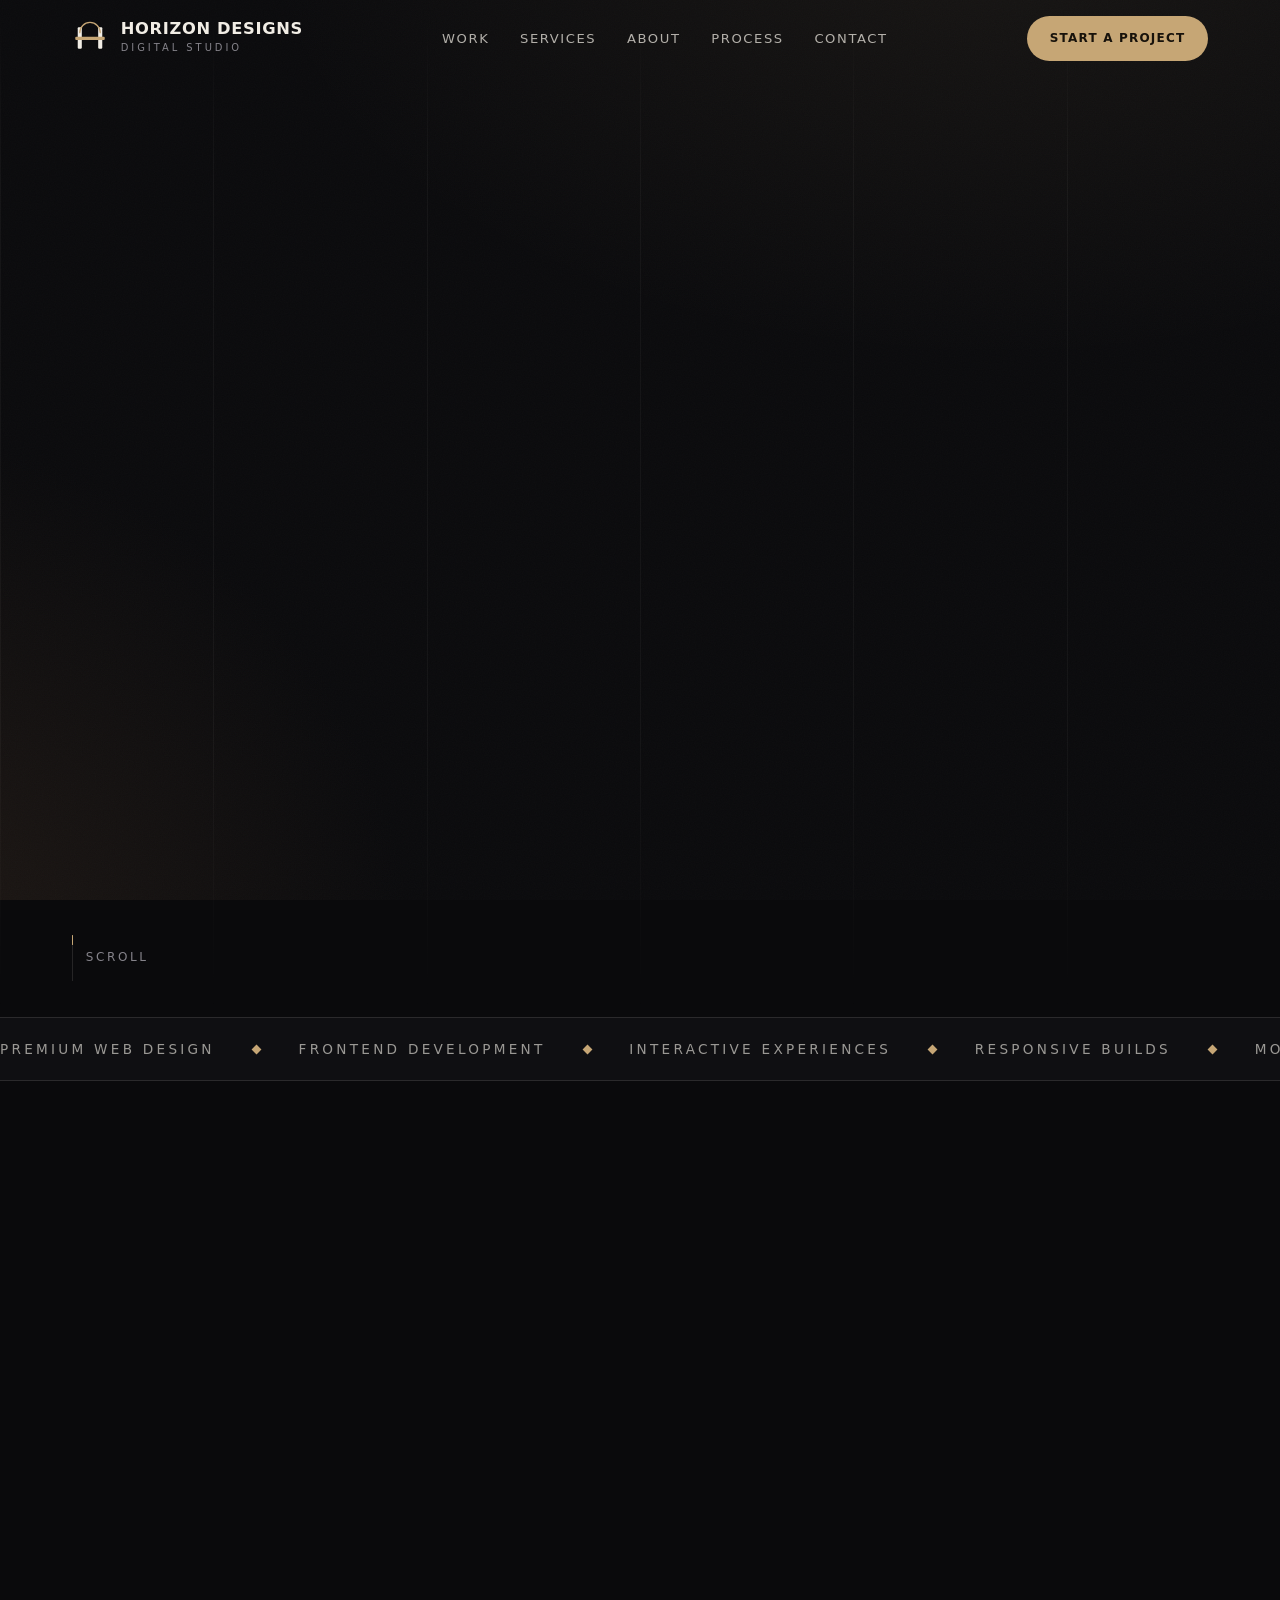
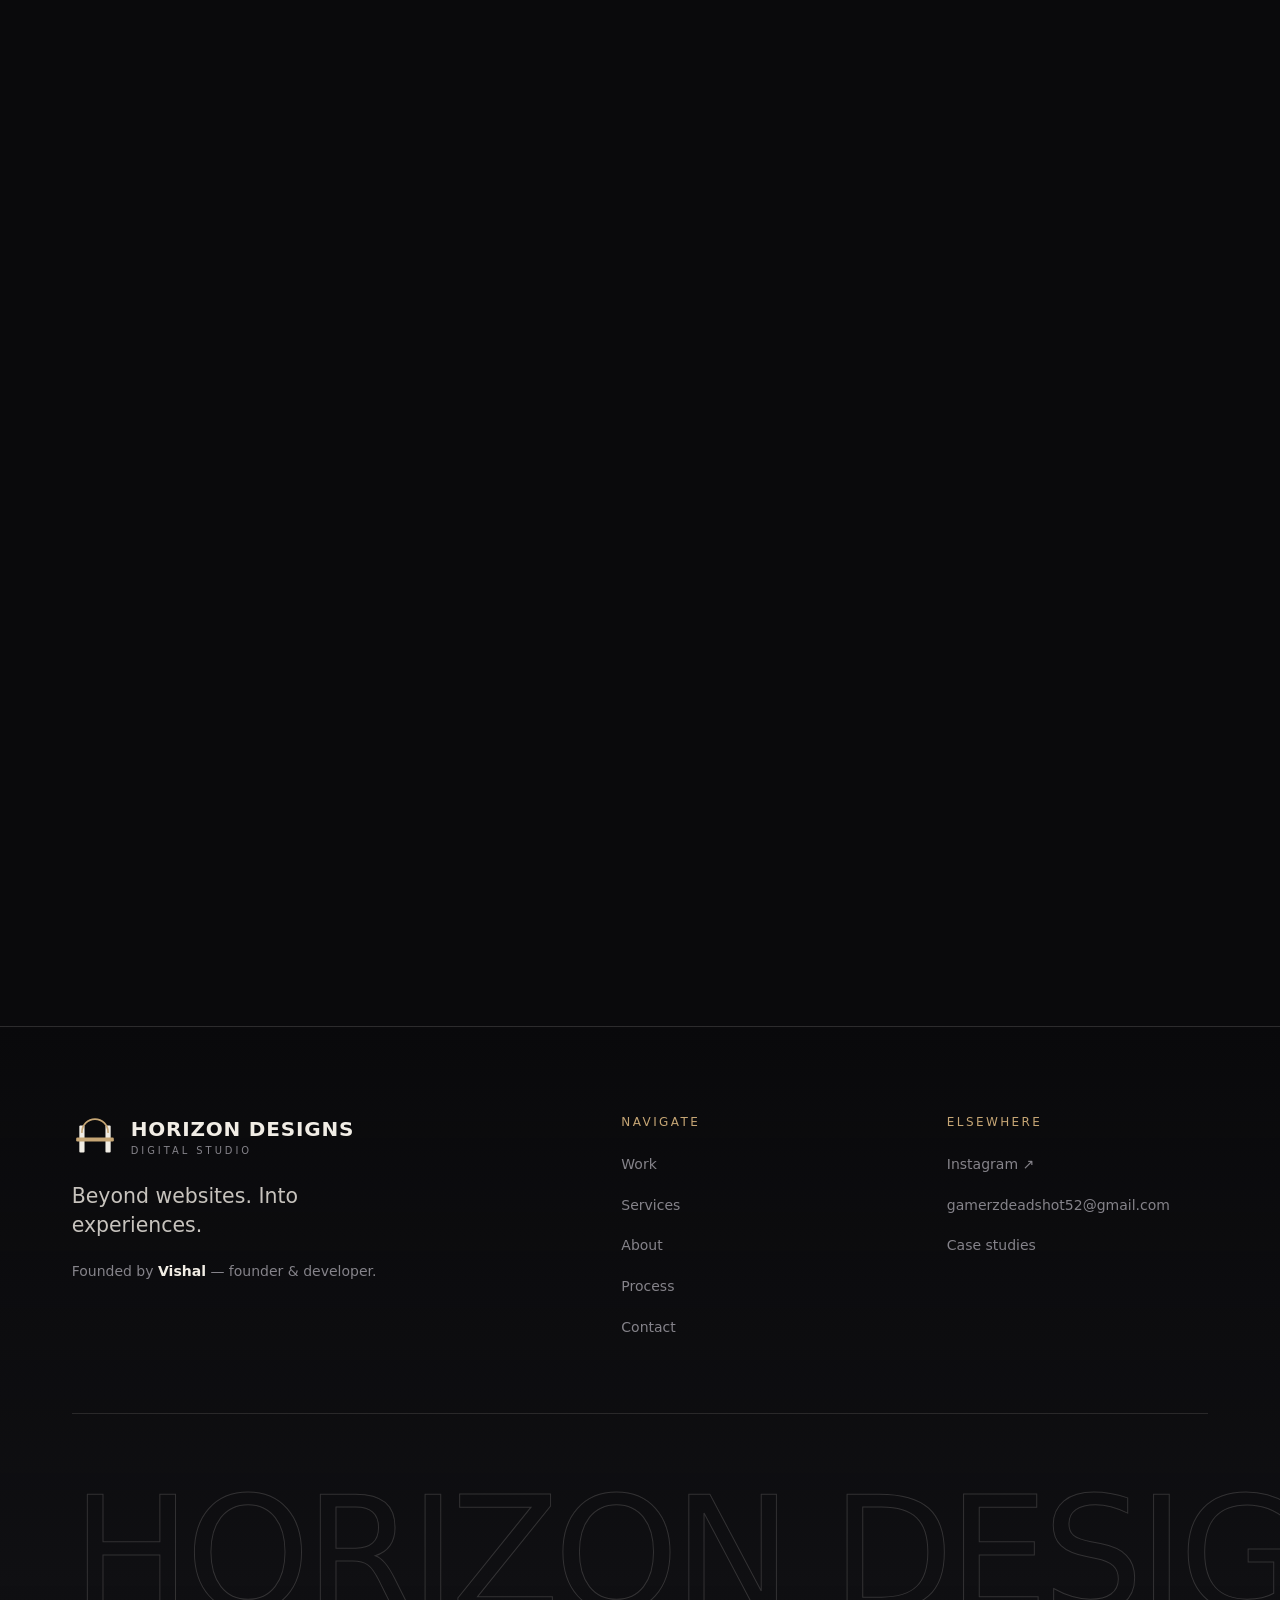
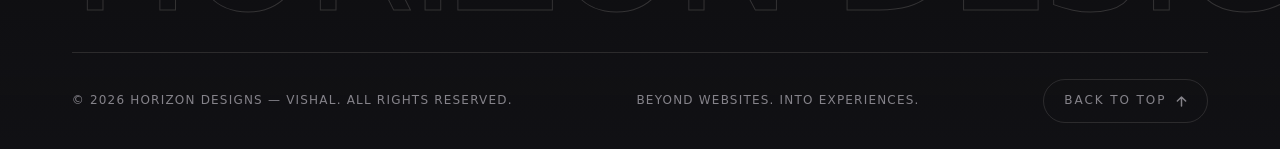
==== index.html @ f5217dca "Add files via upload" ====
<!DOCTYPE html>
<html lang="en" class="no-js">
<head>
  <meta charset="UTF-8">
  <meta name="viewport" content="width=device-width, initial-scale=1">

  <!-- ============================================================
       HORIZON DESIGNS — Beyond websites. Into experiences.
       Independent digital creative studio by Vishal.
       ============================================================ -->
  <title>Horizon Designs — Beyond websites. Into experiences.</title>
  <meta name="description" content="Horizon Designs creates distinctive digital experiences through premium web design, modern development and thoughtful interaction. Founded by Vishal.">
  <meta name="author" content="Horizon Designs — Vishal">
  <meta name="theme-color" content="#0A0A0C">
  <!-- Add <link rel="canonical" href="https://your-domain.com/"> once the production domain is known. -->

  <!-- Open Graph / social sharing -->
  <meta property="og:type" content="website">
  <meta property="og:site_name" content="Horizon Designs">
  <meta property="og:title" content="Horizon Designs — Beyond websites. Into experiences.">
  <meta property="og:description" content="Premium web design, modern development and thoughtful interaction. Selected work by Horizon Designs, founded by Vishal.">
  <meta property="og:image" content="assets/images/og-cover.png">
  <meta property="og:image:alt" content="Horizon Designs — Beyond websites. Into experiences.">
  <meta name="twitter:card" content="summary_large_image">
  <meta name="twitter:title" content="Horizon Designs — Beyond websites. Into experiences.">
  <meta name="twitter:description" content="Premium web design, modern development and thoughtful interaction. Selected work by Horizon Designs.">
  <meta name="twitter:image" content="assets/images/og-cover.png">

  <!-- Icons -->
  <link rel="icon" href="assets/icons/favicon.svg" type="image/svg+xml">
  <link rel="mask-icon" href="assets/icons/favicon.svg" color="#C6A675">

  <!-- Self-hosted fonts — preloaded for fast first paint -->
  <link rel="preload" href="assets/fonts/SpaceGrotesk-var-latin.woff2" as="font" type="font/woff2" crossorigin>
  <link rel="preload" href="assets/fonts/Manrope-var-latin.woff2" as="font" type="font/woff2" crossorigin>

  <!-- Stylesheets -->
  <link rel="stylesheet" href="css/variables.css">
  <link rel="stylesheet" href="css/reset.css">
  <link rel="stylesheet" href="css/typography.css">
  <link rel="stylesheet" href="css/layout.css">
  <link rel="stylesheet" href="css/components.css">
  <link rel="stylesheet" href="css/animations.css">
  <link rel="stylesheet" href="css/responsive.css">

  <!-- Boot: swap no-js → js immediately; watchdog reverts if the bundle never boots. -->
  <script>
    (function () {
      var d = document.documentElement;
      d.classList.remove('no-js');
      setTimeout(function () {
        if (!window.__hdBooted) { d.classList.add('no-js'); d.classList.remove('js'); }
      }, 4000);
    })();
  </script>

  <!-- Three.js import map (only used by the hero, loaded lazily) -->
  <script type="importmap">
    { "imports": { "three": "./assets/vendor/three.module.min.js" } }
  </script>

  <!-- Structured data: verified information only -->
  <script type="application/ld+json">
  {
    "@context": "https://schema.org",
    "@type": "Organization",
    "name": "Horizon Designs",
    "description": "Horizon Designs creates distinctive digital experiences through premium web design, modern development and thoughtful interaction.",
    "email": "gamerzdeadshot52@gmail.com",
    "founder": { "@type": "Person", "name": "Vishal" },
    "sameAs": ["https://www.instagram.com/horizon___designs/"]
  }
  </script>
</head>

<body>
  <a class="skip-link" href="#main">Skip to content</a>

  <!-- Ambient background -->
  <div class="ambient" aria-hidden="true"></div>

  <!-- ====================================================================
       PRELOADER (home only — interior pages load instantly)
       ==================================================================== -->
  <div class="preloader" id="preloader" aria-hidden="true">
    <div class="preloader__inner">
      <svg class="preloader__mark" viewBox="0 0 44 44" fill="none" aria-hidden="true">
        <rect x="7" y="9" width="5" height="26" rx="1" fill="#F1EDE5"/>
        <rect x="32" y="9" width="5" height="26" rx="1" fill="#F1EDE5"/>
        <path d="M9.5 15.5A12.5 12.5 0 0 1 34.5 15.5" stroke="#C6A675" stroke-width="1.6" stroke-linecap="round"/>
        <rect x="4" y="20.5" width="36" height="4" rx="1.2" fill="#C6A675"/>
      </svg>
      <span class="preloader__word">Horizon Designs</span>
      <span class="preloader__bar"><span class="preloader__progress"></span></span>
    </div>
  </div>

  <!-- ====================================================================
       HEADER / NAVIGATION
       ==================================================================== -->
  <header class="site-header" id="site-header">
    <div class="container site-header__inner">
      <a class="brand" href="index.html" aria-label="Horizon Designs Digital Studio — home">
        <svg class="brand__mark" viewBox="0 0 44 44" fill="none" aria-hidden="true">
          <rect x="7" y="9" width="5" height="26" rx="1" fill="currentColor"/>
          <rect x="32" y="9" width="5" height="26" rx="1" fill="currentColor"/>
          <path d="M9.5 15.5A12.5 12.5 0 0 1 34.5 15.5" stroke="#C6A675" stroke-width="1.6" stroke-linecap="round"/>
          <rect x="4" y="20.5" width="36" height="4" rx="1.2" fill="#C6A675"/>
        </svg>
        <span>
          <span class="brand__name">Horizon Designs</span>
          <span class="brand__sub">Digital Studio</span>
        </span>
      </a>

      <nav class="nav-desktop" aria-label="Primary">
        <a class="nav-link" href="work.html">Work</a>
        <a class="nav-link" href="services.html">Services</a>
        <a class="nav-link" href="about.html">About</a>
        <a class="nav-link" href="process.html">Process</a>
        <a class="nav-link" href="contact.html">Contact</a>
      </nav>

      <div class="site-header__actions">
        <a class="btn btn--primary btn--sm" href="contact.html">Start a Project</a>
        <button class="nav-toggle" type="button" aria-expanded="false" aria-controls="mobile-menu" aria-label="Open menu">
          <span class="nav-toggle__lines" aria-hidden="true"><span></span><span></span></span>
        </button>
      </div>
    </div>

    <!-- Mobile menu -->
    <div class="mobile-menu" id="mobile-menu" aria-hidden="true">
      <nav class="container mobile-menu__inner" aria-label="Mobile">
        <ul class="mobile-menu__list">
          <li><a class="mobile-menu__link" href="work.html" style="--mm-delay: 60ms">Work</a></li>
          <li><a class="mobile-menu__link" href="services.html" style="--mm-delay: 120ms">Services</a></li>
          <li><a class="mobile-menu__link" href="about.html" style="--mm-delay: 180ms">About</a></li>
          <li><a class="mobile-menu__link" href="process.html" style="--mm-delay: 240ms">Process</a></li>
          <li><a class="mobile-menu__link" href="contact.html" style="--mm-delay: 300ms">Contact</a></li>
        </ul>
        <div class="mobile-menu__foot">
          <a class="btn btn--primary" href="contact.html" style="margin-bottom: 6px;">Start a Project</a>
          <a href="mailto:gamerzdeadshot52@gmail.com">gamerzdeadshot52@gmail.com</a>
          <a href="https://www.instagram.com/horizon___designs/" target="_blank" rel="noopener noreferrer">Instagram — horizon___designs</a>
        </div>
      </nav>
    </div>
  </header>

  <main id="main">

    <!-- ==================================================================
         HERO
         ================================================================== -->
    <section class="hero" id="top" aria-labelledby="hero-title">
      <div class="container hero__grid">

        <div class="hero__copy">
          <p class="eyebrow" data-hero-item style="--hero-delay: 900ms">Independent digital creative studio</p>

          <h1 class="hero-title" id="hero-title">
            <span class="line-mask" style="--line-delay: 760ms"><span>Beyond websites.</span></span>
            <span class="line-mask" style="--line-delay: 880ms"><span>Into experiences<span class="accent">.</span></span></span>
          </h1>

          <p class="lead hero__lead" data-hero-item style="--hero-delay: 1060ms">
            Horizon Designs creates distinctive digital experiences through premium web design,
            modern development and thoughtful interaction.
          </p>

          <div class="hero__ctas" data-hero-item style="--hero-delay: 1180ms">
            <a class="btn btn--primary btn--lg" href="work.html">
              Explore Our Work
              <span class="btn__arrow" aria-hidden="true">
                <svg width="13" height="13" viewBox="0 0 13 13" fill="none"><path d="M1 12L12 1M12 1H3.5M12 1v8.5" stroke="currentColor" stroke-width="1.6" stroke-linecap="round" stroke-linejoin="round"/></svg>
              </span>
            </a>
            <a class="btn btn--ghost btn--lg" href="contact.html">Start a Project</a>
          </div>

          <dl class="hero__meta" data-hero-item style="--hero-delay: 1300ms">
            <div class="hero__meta-item">
              <dt>Founder</dt>
              <dd>Vishal</dd>
            </div>
            <div class="hero__meta-item">
              <dt>Studio</dt>
              <dd>Horizon Designs</dd>
            </div>
            <div class="hero__meta-item">
              <dt>Status</dt>
              <dd class="availability">
                <span class="availability-dot" aria-hidden="true"></span>
                Available for select projects
              </dd>
            </div>
          </dl>
        </div>

        <div class="hero__visual" data-hero-item style="--hero-delay: 480ms">
          <div class="hero__glow" aria-hidden="true"></div>

          <!-- 3D sculpture — enhanced progressively via Three.js -->
          <canvas id="hero-canvas" aria-hidden="true"></canvas>

          <!-- CSS sculpture fallback (no WebGL / JS failure / static reveal) -->
          <div class="hero-fallback" aria-hidden="true">
            <div class="hero-fallback__stage">
              <span class="hero-fallback__ring"></span>
              <span class="hero-fallback__ring"></span>
              <span class="hero-fallback__ring"></span>
              <span class="hero-fallback__core"></span>
            </div>
          </div>

          <p class="visually-hidden">
            An abstract sculpture of brushed metal and bronze rings around a dark faceted core,
            with a translucent glass slab — the Horizon Designs visual signature.
          </p>
        </div>
      </div>

      <div class="scroll-cue" aria-hidden="true">
        <span class="scroll-cue__rail"><span class="scroll-cue__dot"></span></span>
        <span>Scroll</span>
      </div>
    </section>

    <!-- ==================================================================
         CAPABILITY MARQUEE
         ================================================================== -->
    <div class="marquee" aria-hidden="true">
      <div class="marquee__track">
        <div class="marquee__group">
          <span class="marquee__item">Premium Web Design</span>
          <span class="marquee__item">Frontend Development</span>
          <span class="marquee__item">Interactive Experiences</span>
          <span class="marquee__item">Responsive Builds</span>
          <span class="marquee__item">Motion &amp; Interaction</span>
          <span class="marquee__item">Deployment &amp; Optimization</span>
        </div>
        <div class="marquee__group">
          <span class="marquee__item">Premium Web Design</span>
          <span class="marquee__item">Frontend Development</span>
          <span class="marquee__item">Interactive Experiences</span>
          <span class="marquee__item">Responsive Builds</span>
          <span class="marquee__item">Motion &amp; Interaction</span>
          <span class="marquee__item">Deployment &amp; Optimization</span>
        </div>
      </div>
    </div>

    <!-- ==================================================================
         SELECTED WORK (teaser — full showcase on the Work page)
         ================================================================== -->
    <section class="section" id="work" aria-labelledby="work-title">
      <div class="container">
        <header class="section-head" data-reveal>
          <div class="section-head__top">
            <span class="index-label">01 / Selected work</span>
            <span class="meta-text">Four live projects</span>
          </div>
          <div class="section-head__grid">
            <h2 class="section-title" id="work-title">Work you can open right now<span class="dot-accent"></span></h2>
            <p class="section-head__intro">
              Real websites, live in the wild — each shaped around its own audience, tone and
              purpose. Open a case study, or go straight to the deployed experience.
            </p>
          </div>
        </header>

        <div class="work-teaser">

          <article class="teaser-card" data-reveal>
            <a class="teaser-card__media" href="projects/royal-clinic-connect.html"
               aria-label="Open the Royal Clinic Connect case study">
              <img src="assets/images/royal-clinic-connect.webp"
                   width="1090" height="830" decoding="async"
                   alt="Screenshot of the Royal Clinic Connect website: the Royal Clinic homepage with bilingual heading and appointment buttons">
            </a>
            <div class="teaser-card__top">
              <span class="index-label">01</span>
              <a class="teaser-card__live" href="https://royal-clinic-connect.lovable.app/" target="_blank" rel="noopener noreferrer">
                View live
                <svg width="11" height="11" viewBox="0 0 13 13" fill="none" aria-hidden="true"><path d="M1 12L12 1M12 1H3.5M12 1v8.5" stroke="currentColor" stroke-width="1.7" stroke-linecap="round" stroke-linejoin="round"/></svg>
              </a>
            </div>
            <h3 class="teaser-card__title">
              <a href="projects/royal-clinic-connect.html">Royal Clinic Connect</a>
            </h3>
            <p class="teaser-card__cat meta-text">Healthcare · Lovable · Vite build</p>
          </article>

          <article class="teaser-card" data-reveal style="--reveal-delay: 70ms">
            <a class="teaser-card__media" href="projects/dhruva-infra.html"
               aria-label="Open the Dhruva Infra and Energy Solutions case study">
              <img src="assets/images/dhruva-infra.webp" loading="lazy"
                   width="1090" height="830" decoding="async"
                   alt="Screenshot of the Dhruva Infra and Energy Solutions website homepage showing a solar panel field hero image">
            </a>
            <div class="teaser-card__top">
              <span class="index-label">02</span>
              <a class="teaser-card__live" href="https://vermillion-crepe-007be0.netlify.app/" target="_blank" rel="noopener noreferrer">
                View live
                <svg width="11" height="11" viewBox="0 0 13 13" fill="none" aria-hidden="true"><path d="M1 12L12 1M12 1H3.5M12 1v8.5" stroke="currentColor" stroke-width="1.7" stroke-linecap="round" stroke-linejoin="round"/></svg>
              </a>
            </div>
            <h3 class="teaser-card__title">
              <a href="projects/dhruva-infra.html">Dhruva Infra and Energy Solutions</a>
            </h3>
            <p class="teaser-card__cat meta-text">Energy &amp; Infrastructure · Netlify · Static</p>
          </article>

          <article class="teaser-card" data-reveal style="--reveal-delay: 140ms">
            <a class="teaser-card__media" href="projects/fairdeal-agencies.html"
               aria-label="Open the Fairdeal Agencies case study">
              <img src="assets/images/fairdeal-agencies.webp" loading="lazy"
                   width="1101" height="819" decoding="async"
                   alt="Screenshot of the Fairdeal Agencies website homepage with the headline Smart Appliances. Better Living.">
            </a>
            <div class="teaser-card__top">
              <span class="index-label">03</span>
              <a class="teaser-card__live" href="https://fairdeal-agencies.ai.studio/" target="_blank" rel="noopener noreferrer">
                View live
                <svg width="11" height="11" viewBox="0 0 13 13" fill="none" aria-hidden="true"><path d="M1 12L12 1M12 1H3.5M12 1v8.5" stroke="currentColor" stroke-width="1.7" stroke-linecap="round" stroke-linejoin="round"/></svg>
              </a>
            </div>
            <h3 class="teaser-card__title">
              <a href="projects/fairdeal-agencies.html">Fairdeal Agencies</a>
            </h3>
            <p class="teaser-card__cat meta-text">Business &amp; Retail · React · Vite</p>
          </article>

          <article class="teaser-card" data-reveal style="--reveal-delay: 210ms">
            <a class="teaser-card__media" href="projects/star-electronics.html"
               aria-label="Open the Star Electronics case study">
              <img src="assets/images/star-electronics.webp" loading="lazy"
                   width="1090" height="830" decoding="async"
                   alt="Screenshot of the Star Electronics website homepage with the headline Mobiles. Electronics. Furniture. All Brands, One Store.">
            </a>
            <div class="teaser-card__top">
              <span class="index-label">04</span>
              <a class="teaser-card__live" href="https://gamerzdeadshot52-beep.github.io/Star-electronics-4/" target="_blank" rel="noopener noreferrer">
                View live
                <svg width="11" height="11" viewBox="0 0 13 13" fill="none" aria-hidden="true"><path d="M1 12L12 1M12 1H3.5M12 1v8.5" stroke="currentColor" stroke-width="1.7" stroke-linecap="round" stroke-linejoin="round"/></svg>
              </a>
            </div>
            <h3 class="teaser-card__title">
              <a href="projects/star-electronics.html">Star Electronics</a>
            </h3>
            <p class="teaser-card__cat meta-text">Electronics &amp; Retail · GitHub Pages · Static</p>
          </article>

        </div>

        <p style="margin-top: clamp(30px, 4vw, 48px);" data-reveal>
          <a class="link-arrow" href="work.html">
            View all work &amp; case studies
            <svg width="12" height="12" viewBox="0 0 13 13" fill="none" aria-hidden="true"><path d="M1 12L12 1M12 1H3.5M12 1v8.5" stroke="currentColor" stroke-width="1.6" stroke-linecap="round" stroke-linejoin="round"/></svg>
          </a>
        </p>
      </div>
    </section>

    <!-- ==================================================================
         CTA BAND
         ================================================================== -->
    <section class="section section--tight" aria-label="Start a project">
      <div class="container">
        <div class="cta-band" data-reveal>
          <p class="eyebrow">Next step</p>
          <h2 class="cta-band__title">Have a project in mind?</h2>
          <p class="cta-band__lead">
            Tell Horizon Designs about it — a short message about your business, audience and
            goals is enough to start the conversation.
          </p>
          <div class="cta-band__actions">
            <a class="btn btn--primary btn--lg" href="contact.html">
              Start a Project
              <span class="btn__arrow" aria-hidden="true">
                <svg width="13" height="13" viewBox="0 0 13 13" fill="none"><path d="M1 12L12 1M12 1H3.5M12 1v8.5" stroke="currentColor" stroke-width="1.6" stroke-linecap="round" stroke-linejoin="round"/></svg>
              </span>
            </a>
            <a class="btn btn--ghost btn--lg" href="services.html">Explore Services</a>
          </div>
        </div>
      </div>
    </section>

  </main>

  <!-- ====================================================================
       FOOTER
       ==================================================================== -->
  <footer class="site-footer">
    <div class="container">
      <div class="footer__top">
        <div class="footer__brand">
          <a class="brand brand--footer" href="index.html" aria-label="Horizon Designs Digital Studio — home">
            <svg class="brand__mark" viewBox="0 0 44 44" fill="none" aria-hidden="true">
              <rect x="7" y="9" width="5" height="26" rx="1" fill="currentColor"/>
              <rect x="32" y="9" width="5" height="26" rx="1" fill="currentColor"/>
              <path d="M9.5 15.5A12.5 12.5 0 0 1 34.5 15.5" stroke="#C6A675" stroke-width="1.6" stroke-linecap="round"/>
              <rect x="4" y="20.5" width="36" height="4" rx="1.2" fill="#C6A675"/>
            </svg>
            <span>
              <span class="brand__name">Horizon Designs</span>
              <span class="brand__sub">Digital Studio</span>
            </span>
          </a>
          <p class="footer__tagline">Beyond websites. Into experiences.</p>
          <p class="muted" style="font-size: var(--fs-small);">
            Founded by <strong style="color: var(--c-ivory);">Vishal</strong> — founder &amp; developer.
          </p>
        </div>

        <nav aria-label="Footer">
          <h2 class="footer__col-title">Navigate</h2>
          <ul class="footer__links">
            <li><a href="work.html">Work</a></li>
            <li><a href="services.html">Services</a></li>
            <li><a href="about.html">About</a></li>
            <li><a href="process.html">Process</a></li>
            <li><a href="contact.html">Contact</a></li>
          </ul>
        </nav>

        <div>
          <h2 class="footer__col-title">Elsewhere</h2>
          <ul class="footer__links">
            <li><a href="https://www.instagram.com/horizon___designs/" target="_blank" rel="noopener noreferrer">Instagram ↗</a></li>
            <li><a href="mailto:gamerzdeadshot52@gmail.com">gamerzdeadshot52@gmail.com</a></li>
            <li><a href="work.html">Case studies</a></li>
          </ul>
        </div>
      </div>

      <p class="footer__wordmark" aria-hidden="true">Horizon Designs</p>

      <div class="footer__bottom">
        <span>© <span id="year">2026</span> Horizon Designs — Vishal. All rights reserved.</span>
        <span>Beyond websites. Into experiences.</span>
        <a class="back-to-top" href="#top">
          Back to top
          <svg width="11" height="11" viewBox="0 0 12 12" fill="none" aria-hidden="true"><path d="M6 11V1M1.5 5.5 6 1l4.5 4.5" stroke="currentColor" stroke-width="1.6" stroke-linecap="round" stroke-linejoin="round"/></svg>
        </a>
      </div>
    </div>
  </footer>

  <script type="module" src="js/main.js"></script>
</body>
</html>
---- css/variables.css ----
/* ==========================================================================
   Horizon Designs — Design tokens
   Single source of truth for color, type, layout and motion values.
   ========================================================================== */

:root {
  /* --- Color palette ------------------------------------------------------ */
  --c-obsidian: #0a0a0c;        /* page background */
  --c-graphite: #151519;        /* surface */
  --c-elevated: #1d1c21;        /* elevated surface */
  --c-ivory: #f1ede5;           /* primary text */
  --c-stone: #85838a;           /* muted text */
  --c-bronze: #c6a675;          /* champagne bronze accent */
  --c-bronze-deep: #35271d;     /* deep bronze */
  --c-hairline: rgba(241, 237, 229, 0.12);   /* subtle borders */
  --c-hairline-strong: rgba(241, 237, 229, 0.24);
  --c-bronze-line: rgba(198, 166, 117, 0.4);
  --c-bronze-soft: rgba(198, 166, 117, 0.12);
  --c-focus: #e6c896;           /* keyboard focus ring */

  /* --- Typography --------------------------------------------------------- */
  --font-display: "Space Grotesk", "Segoe UI", system-ui, -apple-system, sans-serif;
  --font-body: "Manrope", "Segoe UI", system-ui, -apple-system, sans-serif;

  /* Fluid type scale (clamp: min → preferred → max) */
  --fs-hero: clamp(2.75rem, 1.4rem + 6.4vw, 6.75rem);
  --fs-h2: clamp(2.1rem, 1.3rem + 3.4vw, 4rem);
  --fs-h3: clamp(1.45rem, 1.15rem + 1.1vw, 2.1rem);
  --fs-h4: clamp(1.15rem, 1.02rem + 0.5vw, 1.4rem);
  --fs-lead: clamp(1.02rem, 0.96rem + 0.34vw, 1.24rem);
  --fs-body: clamp(0.97rem, 0.94rem + 0.14vw, 1.05rem);
  --fs-small: 0.875rem;
  --fs-meta: 0.75rem;
  --fs-eyebrow: 0.72rem;

  --tracking-eyebrow: 0.2em;
  --tracking-display: -0.03em;
  --leading-display: 0.98;
  --leading-tight: 1.14;
  --leading-body: 1.65;

  /* --- Layout ------------------------------------------------------------- */
  --max-w: 1440px;
  --gutter: clamp(22px, 5.6vw, 84px);
  --section-y: clamp(84px, 9vw, 164px);
  --header-h: 78px;

  /* --- Motion ------------------------------------------------------------- */
  --ease: cubic-bezier(0.22, 1, 0.36, 1);      /* expressive ease-out */
  --ease-soft: cubic-bezier(0.4, 0, 0.2, 1);   /* neutral */
  --t-btn: 180ms;                               /* button feedback 150–220ms */
  --t-card: 320ms;                              /* card hover 250–400ms */
  --t-reveal: 620ms;                            /* section reveal 450–700ms */
  --t-hero: 1100ms;                             /* hero entrance 800–1400ms */

  /* --- Shapes ------------------------------------------------------------- */
  --radius-pill: 999px;
  --radius-card: 2px;
  --hairline: 1px solid var(--c-hairline);
}

/* Dark selection + sensible default focus for all interactive elements */
::selection {
  background: var(--c-bronze);
  color: var(--c-obsidian);
}
---- css/typography.css ----
/* ==========================================================================
   Horizon Designs — Typography
   Self-hosted variable fonts (Space Grotesk + Manrope), latin subset.
   ========================================================================== === */

@font-face {
  font-family: "Space Grotesk";
  src: url("../assets/fonts/SpaceGrotesk-var-latin.woff2") format("woff2");
  font-weight: 300 700;
  font-style: normal;
  font-display: swap;
}

@font-face {
  font-family: "Manrope";
  src: url("../assets/fonts/Manrope-var-latin.woff2") format("woff2");
  font-weight: 200 800;
  font-style: normal;
  font-display: swap;
}

body {
  font-family: var(--font-body);
  font-size: var(--fs-body);
  font-weight: 400;
  line-height: var(--leading-body);
  color: var(--c-ivory);
  background: var(--c-obsidian);
}

/* --- Headings ------------------------------------------------------------- */

h1,
h2,
h3,
h4,
.display {
  font-family: var(--font-display);
  letter-spacing: var(--tracking-display);
  text-wrap: balance;
}

h1,
.hero-title {
  font-size: var(--fs-hero);
  line-height: var(--leading-display);
  font-weight: 500;
}

h2,
.section-title {
  font-size: var(--fs-h2);
  line-height: var(--leading-tight);
  font-weight: 500;
}

h3 {
  font-size: var(--fs-h3);
  line-height: var(--leading-tight);
}

h4 {
  font-size: var(--fs-h4);
  line-height: var(--leading-tight);
}

/* --- Supporting text ------------------------------------------------------ */

.lead {
  font-size: var(--fs-lead);
  line-height: 1.6;
  color: color-mix(in srgb, var(--c-ivory) 78%, transparent);
  max-width: 62ch;
}

.muted {
  color: var(--c-stone);
}

.accent {
  color: var(--c-bronze);
}

/* Bronze terminal period — recurring brand signature */
.dot-accent::after {
  content: ".";
  color: var(--c-bronze);
}

/* --- Eyebrow / index labels ---------------------------------------------- */

.eyebrow {
  display: inline-flex;
  align-items: center;
  gap: 12px;
  font-family: var(--font-display);
  font-size: var(--fs-eyebrow);
  font-weight: 500;
  letter-spacing: var(--tracking-eyebrow);
  text-transform: uppercase;
  color: var(--c-stone);
}

.eyebrow--accent {
  color: var(--c-bronze);
}

.eyebrow::before {
  content: "";
  width: 7px;
  height: 7px;
  background: var(--c-bronze);
  border-radius: 50%;
  flex: none;
}

.eyebrow--plain::before {
  display: none;
}

/* Index number, e.g. 01 — */
.index-label {
  font-family: var(--font-display);
  font-size: var(--fs-meta);
  letter-spacing: 0.18em;
  color: var(--c-bronze);
}

.meta-text {
  font-family: var(--font-display);
  font-size: var(--fs-meta);
  letter-spacing: 0.16em;
  text-transform: uppercase;
  color: var(--c-stone);
}

/* --- Body copy helpers ---------------------------------------------------- */

.prose p + p {
  margin-top: 1.1em;
}

.prose a {
  color: var(--c-ivory);
  text-decoration: underline;
  text-decoration-color: var(--c-bronze-line);
  text-underline-offset: 4px;
  transition: text-decoration-color var(--t-btn) var(--ease-soft);
}

.prose a:hover {
  text-decoration-color: var(--c-bronze);
}

/* Text stays selectable and readable without JS */
.no-js .js-only {
  display: none !important;
}
---- css/layout.css ----
/* ==========================================================================
   Horizon Designs — Layout
   Asymmetric 12-column grid, editorial spacing, section scaffolding.
   ========================================================================== === */

.container {
  width: 100%;
  max-width: var(--max-w);
  margin-inline: auto;
  padding-inline: var(--gutter);
}

.section {
  padding-block: var(--section-y);
  position: relative;
}

.section--tight {
  padding-block: calc(var(--section-y) * 0.62);
}

/* --- Skip link ------------------------------------------------------------ */

.skip-link {
  position: fixed;
  top: 14px;
  left: 14px;
  z-index: 200;
  padding: 12px 20px;
  background: var(--c-bronze);
  color: var(--c-obsidian);
  font-weight: 700;
  font-size: var(--fs-small);
  border-radius: var(--radius-pill);
  transform: translateY(-64px);
  opacity: 0;
  transition: transform 200ms var(--ease), opacity 200ms var(--ease);
}

.skip-link:focus-visible {
  transform: translateY(0);
  opacity: 1;
  outline-offset: 4px;
}

/* --- 12-column grid ------------------------------------------------------- */

.grid-12 {
  display: grid;
  grid-template-columns: repeat(12, minmax(0, 1fr));
  gap: clamp(18px, 2vw, 32px);
}

/* --- Section head: index label sitting on a hairline rule ----------------- */

.section-head {
  display: grid;
  grid-template-columns: minmax(0, 1fr);
  gap: 26px;
  padding-top: 30px;
  border-top: var(--hairline);
  margin-bottom: clamp(44px, 6vw, 84px);
}

.section-head__top {
  display: flex;
  align-items: baseline;
  justify-content: space-between;
  gap: 24px;
  flex-wrap: wrap;
}

.section-head__grid {
  display: grid;
  grid-template-columns: minmax(0, 1.25fr) minmax(0, 1fr);
  gap: clamp(24px, 4vw, 72px);
  align-items: end;
}

.section-head__intro {
  color: var(--c-stone);
  max-width: 46ch;
  justify-self: end;
  font-size: var(--fs-small);
  line-height: 1.7;
}

/* --- Generic split -------------------------------------------------------- */

.split {
  display: grid;
  grid-template-columns: minmax(0, 1fr) minmax(0, 1fr);
  gap: clamp(32px, 5vw, 96px);
}

/* --- Hairline rules ------------------------------------------------------- */

.rule {
  border: 0;
  border-top: var(--hairline);
  width: 100%;
}

.rule--bronze {
  border-top-color: var(--c-bronze-line);
}

/* --- Full-bleed ambient background layer ---------------------------------- */

.ambient {
  position: fixed;
  inset: 0;
  z-index: -2;
  pointer-events: none;
  background:
    radial-gradient(1200px 700px at 78% -8%, rgba(198, 166, 117, 0.07), transparent 62%),
    radial-gradient(900px 900px at -10% 108%, rgba(53, 39, 29, 0.5), transparent 60%),
    var(--c-obsidian);
}

/* Fine static film grain — cheap, never animated */
.ambient::after {
  content: "";
  position: absolute;
  inset: 0;
  opacity: 0.05;
  background-image: url("data:image/svg+xml,%3Csvg xmlns='http://www.w3.org/2000/svg' width='160' height='160'%3E%3Cfilter id='n'%3E%3CfeTurbulence type='fractalNoise' baseFrequency='0.85' numOctaves='2' stitchTiles='stitch'/%3E%3C/filter%3E%3Crect width='100%25' height='100%25' filter='url(%23n)' opacity='0.55'/%3E%3C/svg%3E");
}

/* --- Utility -------------------------------------------------------------- */

.visually-hidden {
  position: absolute !important;
  width: 1px;
  height: 1px;
  padding: 0;
  margin: -1px;
  overflow: hidden;
  clip: rect(0 0 0 0);
  white-space: nowrap;
  border: 0;
}

.u-mt-auto {
  margin-top: auto;
}

.u-block {
  display: block;
}
---- css/components.css ----
/* ==========================================================================
   Horizon Designs — Components
   Preloader, navigation, hero, marquee, project cards, services, about,
   process, case index, contact form, footer.
   ========================================================================== === */

/* ==========================================================================
   1. PRELOADER
   Brief brand reveal. Failsafe keyframe guarantees it never blocks the page
   even if JavaScript fails (see animation below).
   ========================================================================== */

.preloader {
  position: fixed;
  inset: 0;
  z-index: 300;
  display: grid;
  place-items: center;
  background: var(--c-obsidian);
  animation: preloader-failsafe 0s linear 3.4s forwards; /* JS-broken safety */
}

@keyframes preloader-failsafe {
  to {
    visibility: hidden;
    opacity: 0;
    pointer-events: none;
  }
}

.preloader.is-done {
  transform: translateY(-101%);
  transition: transform 760ms var(--ease);
}

.preloader.is-removed {
  display: none;
}

.no-js .preloader {
  display: none;
}

.preloader__inner {
  display: grid;
  justify-items: center;
  gap: 26px;
}

.preloader__mark {
  width: 56px;
  height: 56px;
  opacity: 0;
  transform: translateY(14px);
  animation: preloader-mark 640ms var(--ease) 80ms forwards;
}

@keyframes preloader-mark {
  to {
    opacity: 1;
    transform: translateY(0);
  }
}

.preloader__word {
  font-family: var(--font-display);
  font-size: var(--fs-meta);
  letter-spacing: 0.5em;
  text-transform: uppercase;
  color: var(--c-stone);
  padding-left: 0.5em;
  opacity: 0;
  animation: preloader-word 700ms var(--ease) 260ms forwards;
}

@keyframes preloader-word {
  to { opacity: 1; }
}

.preloader__bar {
  width: min(220px, 44vw);
  height: 1px;
  background: var(--c-hairline);
  overflow: hidden;
}

.preloader__progress {
  display: block;
  height: 100%;
  width: 100%;
  background: var(--c-bronze);
  transform: scaleX(0);
  transform-origin: left center;
  animation: preloader-progress 900ms var(--ease) 120ms forwards;
}

@keyframes preloader-progress {
  to { transform: scaleX(1); }
}

/* ==========================================================================
   2. HEADER / NAVIGATION
   ========================================================================== */

.site-header {
  position: fixed;
  inset: 0 0 auto 0;
  z-index: 120;
  transition: background-color 300ms var(--ease-soft), backdrop-filter 300ms var(--ease-soft);
}

.site-header__inner {
  display: flex;
  align-items: center;
  justify-content: space-between;
  gap: 28px;
  min-height: var(--header-h);
  padding-block: 10px;
  border-bottom: 1px solid transparent;
  transition: border-color 300ms var(--ease-soft), padding 300ms var(--ease-soft);
}

.site-header.is-scrolled {
  background: rgba(10, 10, 12, 0.78);
  backdrop-filter: blur(14px) saturate(1.1);
  -webkit-backdrop-filter: blur(14px) saturate(1.1);
}

.site-header.is-scrolled .site-header__inner {
  border-bottom-color: var(--c-hairline);
}

/* --- Brand ---------------------------------------------------------------- */

.brand {
  display: inline-flex;
  align-items: center;
  gap: 13px;
  flex: none;
}

.brand__mark {
  width: 36px;
  height: 36px;
  flex: none;
  transition: transform 420ms var(--ease);
}

.brand:hover .brand__mark {
  transform: rotate(-6deg);
}

.brand__name {
  display: block;
  font-family: var(--font-display);
  font-size: 1.02rem;
  font-weight: 600;
  letter-spacing: 0.04em;
  line-height: 1.05;
  text-transform: uppercase;
}

.brand__sub {
  display: block;
  font-size: 0.62rem;
  letter-spacing: 0.3em;
  text-transform: uppercase;
  color: var(--c-stone);
  margin-top: 3px;
}

.brand--footer .brand__mark {
  width: 46px;
  height: 46px;
}

.brand--footer .brand__name {
  font-size: 1.25rem;
}

/* --- Desktop links -------------------------------------------------------- */

.nav-desktop {
  display: flex;
  align-items: center;
  gap: clamp(20px, 2.4vw, 40px);
}

.nav-link {
  position: relative;
  font-family: var(--font-display);
  font-size: 0.82rem;
  font-weight: 500;
  letter-spacing: 0.12em;
  text-transform: uppercase;
  color: color-mix(in srgb, var(--c-ivory) 72%, transparent);
  padding-block: 6px;
  transition: color var(--t-btn) var(--ease-soft);
}

.nav-link::after {
  content: "";
  position: absolute;
  left: 0;
  bottom: 0;
  width: 100%;
  height: 1px;
  background: var(--c-bronze);
  transform: scaleX(0);
  transform-origin: right center;
  transition: transform 320ms var(--ease);
}

.nav-link:hover,
.nav-link.is-active {
  color: var(--c-ivory);
}

.nav-link:hover::after,
.nav-link.is-active::after {
  transform: scaleX(1);
  transform-origin: left center;
}

.nav-link.is-active {
  color: var(--c-bronze);
}

.site-header__actions {
  display: flex;
  align-items: center;
  gap: 18px;
}

/* --- Mobile toggle -------------------------------------------------------- */

.nav-toggle {
  display: none;
  position: relative;
  z-index: 160;
  width: 46px;
  height: 46px;
  border: var(--hairline);
  border-radius: 50%;
  place-items: center;
  background: rgba(10, 10, 12, 0.6);
}

.nav-toggle__lines {
  display: grid;
  gap: 5px;
  width: 18px;
}

.nav-toggle__lines span {
  display: block;
  height: 1.5px;
  background: var(--c-ivory);
  transition: transform 320ms var(--ease), opacity 200ms var(--ease-soft);
}

.nav-toggle[aria-expanded="true"] .nav-toggle__lines span:first-child {
  transform: translateY(3.25px) rotate(45deg);
}

.nav-toggle[aria-expanded="true"] .nav-toggle__lines span:last-child {
  transform: translateY(-3.25px) rotate(-45deg);
}

/* --- Mobile menu ---------------------------------------------------------- */

.mobile-menu {
  position: fixed;
  inset: 0;
  z-index: 140;
  display: grid;
  align-content: center;
  background: rgba(10, 10, 12, 0.97);
  backdrop-filter: blur(18px);
  -webkit-backdrop-filter: blur(18px);
  opacity: 0;
  visibility: hidden;
  pointer-events: none;
  transition: opacity 380ms var(--ease-soft), visibility 0s linear 380ms;
}

.mobile-menu.is-open {
  opacity: 1;
  visibility: visible;
  pointer-events: auto;
  transition: opacity 380ms var(--ease-soft);
}

.mobile-menu__inner {
  display: grid;
  gap: clamp(26px, 5vh, 44px);
  padding-top: var(--header-h);
}

.mobile-menu__list {
  display: grid;
  gap: 6px;
  counter-reset: menu;
}

.mobile-menu__link {
  display: flex;
  align-items: baseline;
  gap: 18px;
  font-family: var(--font-display);
  font-size: clamp(2rem, 9vw, 3.2rem);
  font-weight: 500;
  letter-spacing: var(--tracking-display);
  line-height: 1.16;
  padding-block: 8px;
  border-bottom: var(--hairline);
  opacity: 0;
  transform: translate3d(0, 24px, 0);
  transition:
    opacity 480ms var(--ease) var(--mm-delay, 0ms),
    transform 480ms var(--ease) var(--mm-delay, 0ms),
    color var(--t-btn) var(--ease-soft);
}

.mobile-menu.is-open .mobile-menu__link {
  opacity: 1;
  transform: translate3d(0, 0, 0);
}

.mobile-menu__link::before {
  counter-increment: menu;
  content: "0" counter(menu);
  font-size: 0.72rem;
  letter-spacing: 0.2em;
  color: var(--c-bronze);
}

.mobile-menu__link:hover,
.mobile-menu__link:focus-visible {
  color: var(--c-bronze);
}

.mobile-menu__foot {
  display: grid;
  gap: 14px;
  opacity: 0;
  transform: translate3d(0, 18px, 0);
  transition: opacity 520ms var(--ease) 340ms, transform 520ms var(--ease) 340ms;
}

.mobile-menu.is-open .mobile-menu__foot {
  opacity: 1;
  transform: none;
}

.mobile-menu__foot a {
  font-size: var(--fs-small);
  color: var(--c-stone);
  transition: color var(--t-btn) var(--ease-soft);
  width: fit-content;
}

.mobile-menu__foot a:hover {
  color: var(--c-bronze);
}

/* ==========================================================================
   3. BUTTONS & LINKS
   ========================================================================== */

.btn {
  position: relative;
  display: inline-flex;
  align-items: center;
  justify-content: center;
  gap: 10px;
  padding: 17px 32px;
  border-radius: var(--radius-pill);
  border: 1px solid transparent;
  font-family: var(--font-display);
  font-size: 0.85rem;
  font-weight: 600;
  letter-spacing: 0.1em;
  text-transform: uppercase;
  white-space: nowrap;
  transition:
    transform var(--t-btn) var(--ease),
    background-color var(--t-btn) var(--ease-soft),
    border-color var(--t-btn) var(--ease-soft),
    color var(--t-btn) var(--ease-soft),
    box-shadow var(--t-btn) var(--ease-soft);
}

.btn:active {
  transform: translateY(1px);
}

.btn--primary {
  background: var(--c-bronze);
  color: #17120b;
}

.btn--primary:hover {
  background: #d8bb8c;
  transform: translateY(-2px);
  box-shadow: 0 14px 34px -16px rgba(198, 166, 117, 0.65);
}

.btn--ghost {
  border-color: var(--c-hairline-strong);
  color: var(--c-ivory);
  background: transparent;
}

.btn--ghost:hover {
  border-color: var(--c-bronze-line);
  background: var(--c-bronze-soft);
  transform: translateY(-2px);
}

.btn--sm {
  padding: 12px 22px;
  font-size: 0.75rem;
}

.btn--lg {
  padding: 20px 40px;
}

.btn__arrow {
  display: inline-block;
  transition: transform var(--t-btn) var(--ease);
}

.btn:hover .btn__arrow {
  transform: translate3d(4px, -4px, 0);
}

/* Text link with sliding arrow + hairline underline */
.link-arrow {
  display: inline-flex;
  align-items: center;
  gap: 9px;
  font-family: var(--font-display);
  font-size: 0.82rem;
  font-weight: 500;
  letter-spacing: 0.12em;
  text-transform: uppercase;
  color: var(--c-ivory);
  padding-bottom: 6px;
  border-bottom: 1px solid var(--c-hairline-strong);
  transition: color var(--t-btn) var(--ease-soft), border-color var(--t-btn) var(--ease-soft);
}

.link-arrow svg {
  transition: transform var(--t-btn) var(--ease);
}

.link-arrow:hover {
  color: var(--c-bronze);
  border-bottom-color: var(--c-bronze);
}

.link-arrow:hover svg {
  transform: translate3d(4px, -4px, 0);
}

.link-arrow--down:hover svg {
  transform: translate3d(0, 4px, 0);
}

/* --- Chips ---------------------------------------------------------------- */

.chip {
  display: inline-flex;
  align-items: center;
  gap: 8px;
  padding: 7px 15px;
  border: var(--hairline);
  border-radius: var(--radius-pill);
  font-family: var(--font-display);
  font-size: var(--fs-meta);
  letter-spacing: 0.16em;
  text-transform: uppercase;
  color: var(--c-stone);
  background: rgba(10, 10, 12, 0.35);
  transition: border-color var(--t-btn) var(--ease-soft), color var(--t-btn) var(--ease-soft);
}

.chip--bronze {
  color: var(--c-bronze);
  border-color: var(--c-bronze-line);
}

/* ==========================================================================
   4. HERO
   ========================================================================== */

.hero {
  position: relative;
  min-height: min(100svh, 1000px);
  display: flex;
  align-items: center;
  padding-top: calc(var(--header-h) + clamp(30px, 6vh, 70px));
  padding-bottom: clamp(70px, 10vh, 120px);
  overflow: clip;
}

/* Faint architectural grid lines */
.hero::before {
  content: "";
  position: absolute;
  inset: 0;
  z-index: -1;
  background-image: repeating-linear-gradient(
    to right,
    rgba(241, 237, 229, 0.045) 0 1px,
    transparent 1px calc(100% / 6)
  );
  mask-image: linear-gradient(to bottom, transparent, #000 18%, #000 72%, transparent);
  -webkit-mask-image: linear-gradient(to bottom, transparent, #000 18%, #000 72%, transparent);
  pointer-events: none;
}

.hero__grid {
  display: grid;
  grid-template-columns: minmax(0, 1.08fr) minmax(0, 0.92fr);
  gap: clamp(30px, 4vw, 70px);
  align-items: center;
  width: 100%;
}

.hero__copy {
  position: relative;
  z-index: 2;
  display: grid;
  gap: clamp(22px, 3vh, 34px);
  justify-items: start;
}

.hero-title {
  margin: 0;
}

.hero__lead {
  max-width: 54ch;
}

.hero__ctas {
  display: flex;
  flex-wrap: wrap;
  gap: 16px;
  margin-top: 6px;
}

.hero__meta {
  display: flex;
  flex-wrap: wrap;
  gap: clamp(20px, 3vw, 46px);
  margin-top: clamp(10px, 2vh, 26px);
  padding-top: 24px;
  border-top: var(--hairline);
  width: 100%;
  max-width: 620px;
}

.hero__meta-item {
  display: grid;
  gap: 6px;
}

.hero__meta-item dt {
  font-family: var(--font-display);
  font-size: var(--fs-meta);
  letter-spacing: 0.18em;
  text-transform: uppercase;
  color: var(--c-stone);
}

.hero__meta-item dd {
  margin: 0;
  font-family: var(--font-display);
  font-size: 0.95rem;
  letter-spacing: 0.03em;
  color: var(--c-ivory);
}

.availability {
  display: inline-flex;
  align-items: center;
  gap: 9px;
}

.availability-dot {
  width: 7px;
  height: 7px;
  border-radius: 50%;
  background: #8fd6a8;
  box-shadow: 0 0 0 4px rgba(143, 214, 168, 0.14);
  flex: none;
}

/* --- Hero visual ---------------------------------------------------------- */

.hero__visual {
  position: relative;
  z-index: 1;
  aspect-ratio: 1 / 1;
  max-height: min(64vh, 660px);
  justify-self: stretch;
}

.hero__glow {
  position: absolute;
  inset: -12%;
  background: radial-gradient(closest-side, rgba(198, 166, 117, 0.17), rgba(198, 166, 117, 0.05) 56%, transparent 78%);
  pointer-events: none;
  z-index: 0;
}

#hero-canvas {
  position: absolute;
  inset: 0;
  width: 100%;
  height: 100%;
  z-index: 1;
  opacity: 0;
  transition: opacity 900ms var(--ease-soft);
}

#hero-canvas.is-ready {
  opacity: 1;
}

/* CSS sculpture fallback — shown when WebGL is unavailable or JS fails */
.hero-fallback {
  position: absolute;
  inset: 0;
  display: grid;
  place-items: center;
  opacity: 0;
  pointer-events: none;
  transition: opacity 700ms var(--ease-soft);
}

html.no-js .hero-fallback,
body.webgl-failed .hero-fallback {
  opacity: 1;
}

body.webgl-failed #hero-canvas {
  display: none;
}

.hero-fallback__stage {
  position: relative;
  width: min(72%, 430px);
  aspect-ratio: 1;
  transform-style: preserve-3d;
  perspective: 900px;
  animation: float-slow 9s var(--ease-soft) infinite;
}

.hero-fallback__ring {
  position: absolute;
  inset: 0;
  border: 1.5px solid var(--c-bronze-line);
  border-radius: 50%;
}

.hero-fallback__ring:nth-child(1) {
  inset: 4%;
  transform: rotateX(72deg);
  animation: spin-slow 26s linear infinite;
}

.hero-fallback__ring:nth-child(2) {
  inset: 16%;
  border-color: rgba(241, 237, 229, 0.28);
  transform: rotateX(66deg) rotateY(24deg);
  animation: spin-slow 34s linear infinite reverse;
}

.hero-fallback__ring:nth-child(3) {
  inset: 30%;
  border-color: var(--c-bronze-line);
  border-width: 4px;
  opacity: 0.55;
  transform: rotateX(74deg) rotateZ(30deg);
}

.hero-fallback__core {
  position: absolute;
  inset: 34%;
  border-radius: 50%;
  background:
    radial-gradient(circle at 32% 26%, rgba(241, 237, 229, 0.3), rgba(198, 166, 117, 0.22) 34%, rgba(21, 21, 25, 0.95) 72%),
    var(--c-graphite);
  border: 1px solid var(--c-hairline-strong);
  box-shadow: 0 40px 70px -40px rgba(0, 0, 0, 0.9);
}

/* --- Scroll cue ----------------------------------------------------------- */

.scroll-cue {
  position: absolute;
  left: var(--gutter);
  bottom: clamp(22px, 4vh, 44px);
  display: flex;
  align-items: center;
  gap: 13px;
  font-family: var(--font-display);
  font-size: var(--fs-meta);
  letter-spacing: 0.22em;
  text-transform: uppercase;
  color: var(--c-stone);
}

.scroll-cue__rail {
  position: relative;
  width: 1px;
  height: 46px;
  background: var(--c-hairline);
  overflow: hidden;
}

.scroll-cue__dot {
  position: absolute;
  top: 0;
  left: -1.5px;
  width: 4px;
  height: 10px;
  background: var(--c-bronze);
  border-radius: 3px;
}

/* ==========================================================================
   5. MARQUEE STRIP
   ========================================================================== */

.marquee {
  border-block: var(--hairline);
  padding-block: 20px;
  overflow: hidden;
  background: rgba(21, 21, 25, 0.5);
}

.marquee__track {
  display: flex;
  width: max-content;
}

.marquee__group {
  display: flex;
  align-items: center;
  flex: none;
}

.marquee__item {
  display: inline-flex;
  align-items: center;
  gap: clamp(24px, 3vw, 48px);
  padding-right: clamp(24px, 3vw, 48px);
  font-family: var(--font-display);
  font-size: clamp(0.85rem, 1vw, 1rem);
  letter-spacing: 0.24em;
  text-transform: uppercase;
  color: color-mix(in srgb, var(--c-ivory) 62%, transparent);
  white-space: nowrap;
}

.marquee__item::after {
  content: "";
  width: 7px;
  height: 7px;
  background: var(--c-bronze);
  transform: rotate(45deg);
  flex: none;
}

/* ==========================================================================
   6. PROJECT CARDS (editorial asymmetric grid)
   ========================================================================== */

.work-grid {
  display: grid;
  grid-template-columns: repeat(12, minmax(0, 1fr));
  gap: clamp(34px, 5vw, 84px) clamp(18px, 2vw, 32px);
}

.project {
  display: flex;
  flex-direction: column;
  gap: 22px;
  min-width: 0;
}

.project--featured {
  grid-column: 1 / -1;
}

.project--left {
  grid-column: 1 / span 7;
}

.project--right {
  grid-column: 8 / span 5;
  margin-top: clamp(0px, 6vw, 86px);
}

.project--center {
  grid-column: 3 / span 8;
}

.project__media {
  position: relative;
  display: block;
  overflow: hidden;
  background: var(--c-graphite);
  border: var(--hairline);
  aspect-ratio: 16 / 10;
  transform: perspective(1100px) rotateX(var(--rx, 0deg)) rotateY(var(--ry, 0deg));
  transition: transform var(--t-card) var(--ease), border-color var(--t-card) var(--ease-soft);
  will-change: transform;
}

.project--featured .project__media {
  aspect-ratio: 16 / 8.4;
}

.project--right .project__media {
  aspect-ratio: 4 / 4.6;
}

.project--center .project__media {
  aspect-ratio: 16 / 9;
}

.project__media img {
  width: 100%;
  height: 100%;
  object-fit: cover;
  object-position: top center;
  transform: scale(1.015);
  transition: transform 700ms var(--ease);
}

.project:hover .project__media img {
  transform: scale(1.06);
}

.project:hover .project__media {
  border-color: var(--c-bronze-line);
}

/* Hover veil + live hint (hidden on touch via media query below) */
.project__veil {
  position: absolute;
  inset: 0;
  background: linear-gradient(to top, rgba(10, 10, 12, 0.6), transparent 46%);
  opacity: 0;
  transition: opacity var(--t-card) var(--ease-soft);
}

.project__hint {
  position: absolute;
  right: 18px;
  bottom: 16px;
  display: inline-flex;
  align-items: center;
  gap: 8px;
  padding: 11px 19px;
  background: var(--c-bronze);
  color: #17120b;
  font-family: var(--font-display);
  font-size: var(--fs-meta);
  font-weight: 600;
  letter-spacing: 0.14em;
  text-transform: uppercase;
  border-radius: var(--radius-pill);
  transform: translateY(14px);
  opacity: 0;
  transition: transform var(--t-card) var(--ease), opacity var(--t-card) var(--ease);
}

.project:hover .project__veil,
.project:focus-within .project__veil {
  opacity: 1;
}

.project:hover .project__hint,
.project:focus-within .project__hint {
  transform: translateY(0);
  opacity: 1;
}

.project__body {
  display: grid;
  gap: 15px;
}

.project__top {
  display: flex;
  align-items: center;
  justify-content: space-between;
  gap: 16px;
  padding-bottom: 15px;
  border-bottom: var(--hairline);
}

.project__title {
  font-size: clamp(1.5rem, 2.4vw, 2.5rem);
  line-height: 1.06;
}

.project--featured .project__title {
  font-size: clamp(1.8rem, 3.4vw, 3.4rem);
}

.project__title a {
  transition: color var(--t-btn) var(--ease-soft);
}

.project__title a:hover {
  color: var(--c-bronze);
}

.project__desc {
  color: var(--c-stone);
  font-size: var(--fs-small);
  line-height: 1.7;
  max-width: 64ch;
}

.project__facts {
  display: flex;
  flex-wrap: wrap;
  gap: 10px 30px;
}

.project__fact {
  display: flex;
  align-items: baseline;
  gap: 10px;
  font-size: var(--fs-meta);
  letter-spacing: 0.14em;
  text-transform: uppercase;
}

.project__fact dt {
  color: var(--c-stone);
  font-family: var(--font-display);
}

.project__fact dd {
  margin: 0;
  color: color-mix(in srgb, var(--c-ivory) 84%, transparent);
  font-family: var(--font-display);
}

.project__links {
  display: flex;
  flex-wrap: wrap;
  gap: 14px 26px;
  margin-top: 4px;
}

/* ==========================================================================
   7. SERVICES (editorial rows, not cards)
   ========================================================================== */

.service-list {
  border-top: var(--hairline);
}

.service-row {
  position: relative;
  display: grid;
  grid-template-columns: 64px 56px minmax(200px, 0.9fr) minmax(0, 1.3fr) 44px;
  align-items: center;
  gap: clamp(16px, 2.4vw, 36px);
  padding: clamp(24px, 3vw, 38px) clamp(8px, 1.5vw, 26px);
  border-bottom: var(--hairline);
  overflow: hidden;
  isolation: isolate;
}

.service-row::before {
  content: "";
  position: absolute;
  inset: 0;
  z-index: -1;
  background: linear-gradient(to right, rgba(198, 166, 117, 0.1), rgba(198, 166, 117, 0.02));
  transform: scaleX(0);
  transform-origin: left center;
  transition: transform 520ms var(--ease);
}

.service-row:hover::before,
.service-row:focus-within::before {
  transform: scaleX(1);
}

.service-row__index {
  font-family: var(--font-display);
  font-size: var(--fs-meta);
  letter-spacing: 0.2em;
  color: var(--c-bronze);
  transition: transform 420ms var(--ease);
}

.service-row:hover .service-row__index {
  transform: translateX(6px);
}

.service-row__icon {
  width: 44px;
  height: 44px;
  color: var(--c-bronze);
  transition: transform 420ms var(--ease);
}

.service-row:hover .service-row__icon {
  transform: translateY(-4px);
}

.service-row__title {
  font-size: clamp(1.2rem, 1.8vw, 1.7rem);
}

.service-row__desc {
  color: var(--c-stone);
  font-size: var(--fs-small);
  line-height: 1.7;
}

.service-row__arrow {
  justify-self: end;
  color: var(--c-stone);
  transition: transform 420ms var(--ease), color 420ms var(--ease);
}

.service-row:hover .service-row__arrow {
  transform: translate(5px, -5px);
  color: var(--c-bronze);
}

/* ==========================================================================
   8. ABOUT
   ========================================================================== */

.about__grid {
  display: grid;
  grid-template-columns: minmax(0, 1.15fr) minmax(0, 0.85fr);
  gap: clamp(36px, 6vw, 104px);
  align-items: start;
}

.about__copy {
  display: grid;
  gap: clamp(22px, 3vw, 34px);
  justify-items: start;
}

.about__statement {
  font-size: clamp(1.9rem, 3.4vw, 3.5rem);
  line-height: 1.06;
  margin: 0;
}

.about__prose {
  color: color-mix(in srgb, var(--c-ivory) 76%, transparent);
  max-width: 58ch;
}

.about__skills {
  display: flex;
  flex-wrap: wrap;
  gap: 10px;
}

.about__panel {
  position: relative;
  background: linear-gradient(160deg, var(--c-elevated), var(--c-graphite));
  border: var(--hairline);
  padding: clamp(28px, 3.4vw, 52px);
  min-height: 380px;
  display: grid;
  align-content: space-between;
  gap: 40px;
  overflow: hidden;
}

.about__panel::before {
  content: "";
  position: absolute;
  inset: 0;
  background-image:
    repeating-linear-gradient(to right, rgba(241, 237, 229, 0.05) 0 1px, transparent 1px 64px),
    repeating-linear-gradient(to bottom, rgba(241, 237, 229, 0.05) 0 1px, transparent 1px 64px);
  pointer-events: none;
}

.about__panel-mark {
  position: relative;
  width: clamp(120px, 14vw, 190px);
  margin-inline: auto;
  filter: drop-shadow(0 30px 50px rgba(0, 0, 0, 0.55));
}

.about__panel-caption {
  position: relative;
  display: grid;
  gap: 7px;
  justify-items: center;
  text-align: center;
}

.about__panel-name {
  font-family: var(--font-display);
  font-size: clamp(1.4rem, 2vw, 1.9rem);
  letter-spacing: 0.02em;
}

/* ==========================================================================
   9. PROCESS
   ========================================================================== */

.process {
  position: relative;
}

.process__rail {
  position: relative;
  height: 1px;
  background: var(--c-hairline);
  margin-bottom: clamp(34px, 4vw, 56px);
}

.process__line-fill {
  position: absolute;
  inset: 0;
  background: linear-gradient(to right, var(--c-bronze), rgba(198, 166, 117, 0.25));
}

.process__steps {
  display: grid;
  grid-template-columns: repeat(4, minmax(0, 1fr));
  gap: clamp(24px, 3vw, 46px);
}

.process-step {
  position: relative;
  display: grid;
  gap: 14px;
  align-content: start;
  padding-top: 4px;
}

.process-step::before {
  content: "";
  position: absolute;
  top: calc(-1 * clamp(34px, 4vw, 56px) - 4px);
  left: 0;
  width: 9px;
  height: 9px;
  background: var(--c-obsidian);
  border: 1.5px solid var(--c-bronze);
  border-radius: 50%;
}

.process-step__index {
  font-family: var(--font-display);
  font-size: clamp(2.6rem, 4vw, 4.4rem);
  font-weight: 300;
  line-height: 1;
  letter-spacing: -0.04em;
  color: transparent;
  -webkit-text-stroke: 1px rgba(198, 166, 117, 0.65);
}

.process-step__title {
  font-family: var(--font-display);
  font-size: clamp(1.05rem, 1.4vw, 1.3rem);
  letter-spacing: 0.16em;
  text-transform: uppercase;
}

.process-step__desc {
  color: var(--c-stone);
  font-size: var(--fs-small);
  line-height: 1.7;
  max-width: 34ch;
}

/* ==========================================================================
   10. CASE STUDY INDEX
   ========================================================================== */

.case-list {
  border-top: var(--hairline);
}

.case-row {
  position: relative;
  display: grid;
  grid-template-columns: 70px minmax(0, 1fr) auto 44px;
  align-items: center;
  gap: clamp(16px, 2.5vw, 40px);
  padding: clamp(22px, 2.8vw, 36px) clamp(6px, 1vw, 18px);
  border-bottom: var(--hairline);
  overflow: hidden;
}

.case-row::before {
  content: "";
  position: absolute;
  inset: 0;
  background: var(--c-bronze-soft);
  transform: scaleY(0);
  transform-origin: bottom center;
  transition: transform 460ms var(--ease);
  z-index: -1;
}

.case-row:hover::before,
.case-row:focus-visible::before {
  transform: scaleY(1);
}

.case-row__index {
  font-family: var(--font-display);
  font-size: var(--fs-meta);
  letter-spacing: 0.2em;
  color: var(--c-bronze);
}

.case-row__title {
  font-family: var(--font-display);
  font-size: clamp(1.4rem, 2.8vw, 2.6rem);
  letter-spacing: var(--tracking-display);
  line-height: 1.1;
  transition: transform 420ms var(--ease), color 420ms var(--ease);
}

.case-row:hover .case-row__title {
  transform: translateX(12px);
  color: var(--c-bronze);
}

.case-row__cat {
  font-family: var(--font-display);
  font-size: var(--fs-meta);
  letter-spacing: 0.16em;
  text-transform: uppercase;
  color: var(--c-stone);
}

.case-row__arrow {
  justify-self: end;
  color: var(--c-stone);
  transition: transform 420ms var(--ease), color 420ms var(--ease);
}

.case-row:hover .case-row__arrow {
  transform: translate(5px, -5px);
  color: var(--c-bronze);
}

/* ==========================================================================
   11. CONTACT
   ========================================================================== */

.contact__grid {
  display: grid;
  grid-template-columns: minmax(0, 1fr) minmax(0, 0.92fr);
  gap: clamp(40px, 6vw, 96px);
  align-items: start;
}

.contact__copy {
  display: grid;
  gap: clamp(22px, 3vw, 32px);
  justify-items: start;
}

.contact__email {
  position: relative;
  font-family: var(--font-display);
  font-size: clamp(1.2rem, 2.6vw, 2.3rem);
  letter-spacing: -0.01em;
  word-break: break-word;
  padding-bottom: 10px;
  background-image: linear-gradient(to right, var(--c-bronze), var(--c-bronze));
  background-repeat: no-repeat;
  background-position: 0 100%;
  background-size: 0% 2px;
  transition: background-size 520ms var(--ease), color var(--t-btn) var(--ease-soft);
}

.contact__email:hover {
  background-size: 100% 2px;
  color: var(--c-bronze);
}

.contact__social {
  display: flex;
  flex-wrap: wrap;
  gap: 14px 26px;
}

/* --- Form ----------------------------------------------------------------- */

.inquiry-form {
  background: var(--c-graphite);
  border: var(--hairline);
  padding: clamp(26px, 3.4vw, 46px);
  display: grid;
  gap: 22px;
}

.inquiry-form__head {
  display: grid;
  gap: 8px;
  padding-bottom: 8px;
  border-bottom: var(--hairline);
}

.field {
  display: grid;
  gap: 9px;
}

.field-row {
  display: grid;
  grid-template-columns: repeat(2, minmax(0, 1fr));
  gap: 18px;
}

.field label {
  font-family: var(--font-display);
  font-size: var(--fs-meta);
  letter-spacing: 0.16em;
  text-transform: uppercase;
  color: var(--c-stone);
}

.field label .req {
  color: var(--c-bronze);
}

.field input,
.field select,
.field textarea {
  width: 100%;
  background: var(--c-obsidian);
  border: var(--hairline);
  border-radius: var(--radius-card);
  padding: 14px 16px;
  font-size: 0.95rem;
  color: var(--c-ivory);
  transition: border-color var(--t-btn) var(--ease-soft), background-color var(--t-btn) var(--ease-soft);
}

.field textarea {
  min-height: 130px;
  resize: vertical;
  line-height: 1.6;
}

.field select {
  appearance: none;
  background-image: url("data:image/svg+xml,%3Csvg xmlns='http://www.w3.org/2000/svg' width='12' height='8'%3E%3Cpath d='M1 1l5 5 5-5' stroke='%2385838A' stroke-width='1.5' fill='none' stroke-linecap='round'/%3E%3C/svg%3E");
  background-repeat: no-repeat;
  background-position: right 16px center;
  padding-right: 42px;
}

.field input::placeholder,
.field textarea::placeholder {
  color: color-mix(in srgb, var(--c-stone) 70%, transparent);
}

.field input:hover,
.field select:hover,
.field textarea:hover {
  border-color: var(--c-hairline-strong);
}

.field input:focus-visible,
.field select:focus-visible,
.field textarea:focus-visible {
  outline: none;
  border-color: var(--c-bronze);
  background: #0d0d10;
}

.field.is-invalid input,
.field.is-invalid select,
.field.is-invalid textarea {
  border-color: #d98a7a;
}

.field__error {
  font-size: 0.78rem;
  color: #e0a191;
  min-height: 1em;
}

.field__error:empty {
  min-height: 0;
}

.field--hp {
  position: absolute;
  left: -9999px;
  width: 1px;
  height: 1px;
  overflow: hidden;
}

.form-status {
  font-size: var(--fs-small);
  line-height: 1.6;
  min-height: 1.4em;
}

.form-status.is-success {
  color: #9ed9b3;
}

.form-status.is-info {
  color: var(--c-bronze);
}

.form-status.is-error {
  color: #e0a191;
}

.form-note {
  font-size: 0.78rem;
  color: var(--c-stone);
  line-height: 1.6;
  border-top: var(--hairline);
  padding-top: 16px;
}

.form-note strong {
  color: color-mix(in srgb, var(--c-ivory) 80%, transparent);
  font-weight: 600;
}

/* ==========================================================================
   12. FOOTER
   ========================================================================== */

.site-footer {
  border-top: var(--hairline);
  background: linear-gradient(to bottom, transparent, rgba(21, 21, 25, 0.65));
  padding-top: clamp(56px, 7vw, 96px);
  overflow: clip;
}

.footer__top {
  display: grid;
  grid-template-columns: minmax(0, 1.3fr) repeat(2, minmax(0, 0.7fr));
  gap: clamp(32px, 5vw, 72px);
  padding-bottom: clamp(44px, 6vw, 72px);
  border-bottom: var(--hairline);
}

.footer__brand {
  display: grid;
  gap: 20px;
  justify-items: start;
  align-content: start;
}

.footer__tagline {
  font-family: var(--font-display);
  font-size: clamp(1.05rem, 1.6vw, 1.35rem);
  color: color-mix(in srgb, var(--c-ivory) 82%, transparent);
  max-width: 26ch;
  line-height: 1.4;
}

.footer__col-title {
  font-family: var(--font-display);
  font-size: var(--fs-meta);
  letter-spacing: 0.2em;
  text-transform: uppercase;
  color: var(--c-bronze);
  margin-bottom: 20px;
}

.footer__links {
  display: grid;
  gap: 13px;
}

.footer__links a {
  font-size: var(--fs-small);
  color: var(--c-stone);
  width: fit-content;
  transition: color var(--t-btn) var(--ease-soft), transform var(--t-btn) var(--ease-soft);
}

.footer__links a:hover {
  color: var(--c-ivory);
  transform: translateX(5px);
}

.footer__wordmark {
  font-family: var(--font-display);
  font-size: clamp(3rem, 12.4vw, 12rem);
  font-weight: 500;
  letter-spacing: -0.035em;
  line-height: 0.98;
  text-align: center;
  text-transform: uppercase;
  color: transparent;
  -webkit-text-stroke: 1px rgba(241, 237, 229, 0.16);
  padding-block: clamp(30px, 5vw, 64px) clamp(8px, 1.5vw, 20px);
  user-select: none;
  white-space: nowrap;
}

.footer__bottom {
  display: flex;
  flex-wrap: wrap;
  align-items: center;
  justify-content: space-between;
  gap: 16px 30px;
  padding-block: 26px;
  border-top: var(--hairline);
  font-size: var(--fs-meta);
  letter-spacing: 0.1em;
  text-transform: uppercase;
  color: var(--c-stone);
}

.footer__bottom a {
  transition: color var(--t-btn) var(--ease-soft);
}

.footer__bottom a:hover {
  color: var(--c-bronze);
}

.back-to-top {
  display: inline-flex;
  align-items: center;
  gap: 10px;
  font-family: var(--font-display);
  font-size: var(--fs-meta);
  letter-spacing: 0.16em;
  text-transform: uppercase;
  color: var(--c-stone);
  padding: 11px 20px;
  border: var(--hairline);
  border-radius: var(--radius-pill);
  transition: border-color var(--t-btn) var(--ease-soft), color var(--t-btn) var(--ease-soft), transform var(--t-btn) var(--ease);
}

.back-to-top:hover {
  color: var(--c-bronze);
  border-color: var(--c-bronze-line);
  transform: translateY(-3px);
}

/* ==========================================================================
   13. PAGE HERO (interior pages — lighter counterpart to the home hero)
   ========================================================================== */

.page-hero {
  position: relative;
  padding-block: calc(var(--header-h) + clamp(52px, 8vw, 112px)) clamp(30px, 4.5vw, 60px);
  overflow: clip;
}

.page-hero::before {
  content: "";
  position: absolute;
  top: -34%;
  right: -12%;
  width: min(640px, 62vw);
  aspect-ratio: 1;
  background: radial-gradient(circle, rgba(198, 166, 117, 0.13), transparent 62%);
  filter: blur(28px);
  pointer-events: none;
}

.page-hero .container {
  position: relative;
}

.page-hero__title {
  font-family: var(--font-display);
  font-size: clamp(2.2rem, 5.4vw, 4.8rem);
  font-weight: 500;
  line-height: 1.04;
  letter-spacing: var(--tracking-display);
  margin-top: 20px;
  max-width: 24ch;
}

.page-hero__lead {
  margin-top: 22px;
  max-width: 58ch;
  color: var(--c-stone);
}

.page-hero .hero__meta {
  margin-top: clamp(28px, 3.5vw, 40px);
  max-width: 820px;
}

/* ==========================================================================
   14. CTA BAND (closing panel on every page)
   ========================================================================== */

.cta-band {
  position: relative;
  display: grid;
  justify-items: center;
  text-align: center;
  gap: 18px;
  padding: clamp(44px, 6.5vw, 96px) clamp(22px, 5vw, 80px);
  background: linear-gradient(155deg, var(--c-elevated), var(--c-graphite));
  border: var(--hairline);
  overflow: hidden;
  isolation: isolate;
}

.cta-band::before {
  content: "";
  position: absolute;
  inset: -40% -20% auto;
  height: 140%;
  background: radial-gradient(48% 60% at 50% 0%, rgba(198, 166, 117, 0.16), transparent 70%);
  z-index: -1;
}

.cta-band::after {
  content: "";
  position: absolute;
  inset: 0;
  background-image:
    repeating-linear-gradient(to right, rgba(241, 237, 229, 0.04) 0 1px, transparent 1px 72px),
    repeating-linear-gradient(to bottom, rgba(241, 237, 229, 0.04) 0 1px, transparent 1px 72px);
  pointer-events: none;
  z-index: -1;
}

.cta-band .eyebrow {
  color: var(--c-bronze);
}

.cta-band__title {
  font-family: var(--font-display);
  font-size: clamp(1.8rem, 4.2vw, 3.6rem);
  font-weight: 500;
  line-height: 1.06;
  letter-spacing: var(--tracking-display);
  max-width: 22ch;
}

.cta-band__lead {
  color: var(--c-stone);
  font-size: clamp(0.95rem, 1.1vw, 1.05rem);
  line-height: 1.7;
  max-width: 54ch;
}

.cta-band__actions {
  display: flex;
  flex-wrap: wrap;
  gap: 14px 26px;
  justify-content: center;
  margin-top: 12px;
}

/* ==========================================================================
   15. WORK TEASER (compact project cards on the homepage)
   ========================================================================== */

.work-teaser {
  display: grid;
  grid-template-columns: repeat(4, minmax(0, 1fr));
  gap: clamp(22px, 2.4vw, 36px) clamp(18px, 2vw, 32px);
}

.teaser-card {
  display: grid;
  gap: 13px;
  align-content: start;
  min-width: 0;
}

.teaser-card__media {
  position: relative;
  display: block;
  overflow: hidden;
  background: var(--c-graphite);
  border: var(--hairline);
  aspect-ratio: 4 / 3.1;
  transition: border-color var(--t-card) var(--ease-soft);
}

.teaser-card__media img {
  width: 100%;
  height: 100%;
  object-fit: cover;
  object-position: top center;
  transform: scale(1.02);
  transition: transform 700ms var(--ease);
}

.teaser-card:hover .teaser-card__media img,
.teaser-card:focus-within .teaser-card__media img {
  transform: scale(1.07);
}

.teaser-card:hover .teaser-card__media,
.teaser-card:focus-within .teaser-card__media {
  border-color: var(--c-bronze-line);
}

.teaser-card__top {
  display: flex;
  align-items: center;
  justify-content: space-between;
  gap: 12px;
}

.teaser-card__live {
  display: inline-flex;
  align-items: center;
  gap: 7px;
  min-height: 36px;
  padding: 8px 6px;
  font-family: var(--font-display);
  font-size: var(--fs-meta);
  letter-spacing: 0.14em;
  text-transform: uppercase;
  color: var(--c-stone);
  transition: color var(--t-btn) var(--ease-soft);
}

.teaser-card__live:hover,
.teaser-card__live:focus-visible {
  color: var(--c-bronze);
}

.teaser-card__title {
  font-family: var(--font-display);
  font-size: clamp(1.05rem, 1.4vw, 1.25rem);
  line-height: 1.25;
  letter-spacing: 0.01em;
}

.teaser-card__title a {
  transition: color var(--t-btn) var(--ease-soft);
}

.teaser-card:hover .teaser-card__title a,
.teaser-card:focus-within .teaser-card__title a {
  color: var(--c-bronze);
}

.teaser-card__cat {
  color: var(--c-stone);
}

/* ==========================================================================
   16. SHOWCASE (large alternating project rows on the Work page)
   ========================================================================== */

.showcase {
  display: grid;
  gap: clamp(56px, 8vw, 128px);
}

.showcase__row {
  display: grid;
  grid-template-columns: repeat(12, minmax(0, 1fr));
  gap: clamp(24px, 3vw, 48px);
  align-items: center;
}

.showcase__media-col {
  grid-column: 1 / span 7;
  min-width: 0;
}

.showcase__body-col {
  grid-column: 8 / span 5;
  min-width: 0;
}

.showcase__row:nth-child(even) .showcase__media-col {
  grid-column: 6 / span 7;
  order: 2;
}

.showcase__row:nth-child(even) .showcase__body-col {
  grid-column: 1 / span 5;
  order: 1;
}

.showcase__media {
  position: relative;
  display: block;
  overflow: hidden;
  background: var(--c-graphite);
  border: var(--hairline);
  aspect-ratio: 16 / 10.4;
  transform: perspective(1100px) rotateX(var(--rx, 0deg)) rotateY(var(--ry, 0deg));
  transition:
    transform var(--t-card) var(--ease),
    border-color var(--t-card) var(--ease-soft);
  will-change: transform;
}

.showcase__media img {
  width: 100%;
  height: 100%;
  object-fit: cover;
  object-position: top center;
  transform: scale(1.015);
  transition: transform 700ms var(--ease);
}

.showcase__row:hover .showcase__media img,
.showcase__row:focus-within .showcase__media img {
  transform: scale(1.055);
}

.showcase__row:hover .showcase__media,
.showcase__row:focus-within .showcase__media {
  border-color: var(--c-bronze-line);
}

.showcase__row:hover .project__veil,
.showcase__row:focus-within .project__veil {
  opacity: 1;
}

.showcase__row:hover .project__hint,
.showcase__row:focus-within .project__hint {
  transform: translateY(0);
  opacity: 1;
}

.showcase__index {
  display: block;
  font-family: var(--font-display);
  font-size: clamp(3.4rem, 7vw, 6.6rem);
  font-weight: 300;
  line-height: 1;
  letter-spacing: -0.04em;
  color: transparent;
  -webkit-text-stroke: 1px rgba(198, 166, 117, 0.55);
  margin-bottom: 14px;
  user-select: none;
}

.showcase__body {
  display: grid;
  gap: 15px;
}
---- css/animations.css ----
/* ==========================================================================
   Horizon Designs — Animation system
   Reusable reveal utilities driven by IntersectionObserver (see js/animations.js).
   Motion policy: opacity + transform only, reduced-motion safe, never blocks
   access to content (elements become visible even if observers never run).
   ========================================================================== === */

/* --- Reveal: fade + rise --------------------------------------------------- */

[data-reveal] {
  opacity: 0;
  transform: translate3d(0, 26px, 0);
  transition:
    opacity var(--t-reveal) var(--ease) var(--reveal-delay, 0ms),
    transform var(--t-reveal) var(--ease) var(--reveal-delay, 0ms);
  will-change: opacity, transform;
}

[data-reveal="fade"] {
  transform: none;
}

[data-reveal="left"] {
  transform: translate3d(-28px, 0, 0);
}

[data-reveal="right"] {
  transform: translate3d(28px, 0, 0);
}

[data-reveal].is-visible {
  opacity: 1;
  transform: translate3d(0, 0, 0);
}

/* Safety net: if JS never runs, content is never hidden */
.no-js [data-reveal] {
  opacity: 1 !important;
  transform: none !important;
}

/* --- Reveal: image mask ---------------------------------------------------- */

[data-reveal="mask"] {
  opacity: 1;
  transform: none;
  clip-path: inset(0 0 100% 0);
  transition: clip-path var(--t-reveal) var(--ease) var(--reveal-delay, 0ms);
}

[data-reveal="mask"].is-visible {
  clip-path: inset(0 0 0 0);
}

.no-js [data-reveal="mask"] {
  clip-path: none !important;
}

/* --- Headline line-by-line reveal (hero) ---------------------------------- */

.line-mask {
  display: block;
  overflow: hidden;
  padding-bottom: 0.08em;
  margin-bottom: -0.08em;
}

.line-mask > span {
  display: block;
  transform: translate3d(0, 112%, 0);
  transition: transform var(--t-hero) var(--ease) var(--line-delay, 0ms);
}

.is-revealed .line-mask > span,
.no-js .line-mask > span {
  transform: translate3d(0, 0, 0);
}

/* --- Hero entrance choreography ------------------------------------------- */

.hero [data-hero-item] {
  opacity: 0;
  transform: translate3d(0, 22px, 0);
  transition:
    opacity var(--t-hero) var(--ease) var(--hero-delay, 0ms),
    transform var(--t-hero) var(--ease) var(--hero-delay, 0ms);
}

.hero.is-revealed [data-hero-item],
.no-js .hero [data-hero-item] {
  opacity: 1;
  transform: translate3d(0, 0, 0);
}

/* --- Ambient float (decorative only, cheap transform) --------------------- */

@keyframes float-slow {
  0%, 100% { transform: translate3d(0, 0, 0); }
  50% { transform: translate3d(0, -14px, 0); }
}

@keyframes spin-slow {
  to { transform: rotate(360deg); }
}

@keyframes marquee-slide {
  from { transform: translate3d(0, 0, 0); }
  to { transform: translate3d(-50%, 0, 0); }
}

@keyframes draw-line {
  from { transform: scaleX(0); }
  to { transform: scaleX(1); }
}

@keyframes pulse-dot {
  0%, 100% { opacity: 1; }
  50% { opacity: 0.35; }
}

@keyframes cue-slide {
  0% { transform: translate3d(0, -4px, 0); opacity: 0; }
  40% { opacity: 1; }
  100% { transform: translate3d(0, 10px, 0); opacity: 0; }
}

/* --- Scroll cue ----------------------------------------------------------- */

.scroll-cue__dot {
  animation: cue-slide 1.9s var(--ease-soft) infinite;
}

/* --- Interior page hero entrance (CSS-only, no JS dependency) ------------- */

@keyframes page-rise {
  from {
    opacity: 0;
    transform: translate3d(0, 22px, 0);
  }
  to {
    opacity: 1;
    transform: translate3d(0, 0, 0);
  }
}

.page-hero [data-page-item] {
  animation: page-rise 0.8s var(--ease) both;
  animation-delay: var(--pd, 0ms);
}

.no-js .page-hero [data-page-item] {
  animation: none;
}

.availability-dot {
  animation: pulse-dot 2.6s var(--ease-soft) infinite;
}

/* --- Process timeline fill ------------------------------------------------ */

.process__line-fill {
  transform: scaleX(0);
  transform-origin: left center;
  transition: transform 1.4s var(--ease) 150ms;
}

.process.is-visible .process__line-fill {
  transform: scaleX(1);
}

/* --- Marquee -------------------------------------------------------------- */

.marquee__track {
  animation: marquee-slide 42s linear infinite;
  will-change: transform;
}

.marquee:hover .marquee__track {
  animation-play-state: paused;
}

/* --- Reduced motion: collapse everything to static states ----------------- */

@media (prefers-reduced-motion: reduce) {
  [data-reveal],
  [data-reveal="mask"],
  .hero [data-hero-item],
  .line-mask > span,
  .page-hero [data-page-item] {
    opacity: 1 !important;
    transform: none !important;
    clip-path: none !important;
    transition: none !important;
    animation: none !important;
  }

  .marquee__track {
    animation: none !important;
    transform: none !important;
    flex-wrap: wrap;
  }

  .scroll-cue__dot,
  .availability-dot {
    animation: none !important;
  }

  .process__line-fill {
    transform: scaleX(1) !important;
    transition: none !important;
  }
}
---- css/responsive.css ----
/* ==========================================================================
   Horizon Designs — Responsive layer
   Breakpoints: 1200 · 1024 · 901 (mobile menu) · 768 · 560 · 380
   Verified targets: 360, 390, 768, 1024, 1440, 1920 — no horizontal
   overflow, no clipped headings, touch-friendly controls.
   ========================================================================== === */

/* --- Large desktop: soften the hero scale --------------------------------- */

@media (max-width: 1200px) {
  :root {
    --fs-hero: clamp(2.6rem, 1.5rem + 5.4vw, 5.4rem);
    --gutter: clamp(24px, 4.6vw, 64px);
  }

  .service-row {
    grid-template-columns: 52px 50px minmax(180px, 0.9fr) minmax(0, 1.3fr) 38px;
    gap: clamp(14px, 2vw, 26px);
  }

  .project--right {
    margin-top: clamp(0px, 4vw, 60px);
  }
}

/* --- Laptop --------------------------------------------------------------- */

@media (max-width: 1024px) {
  .section-head__grid {
    grid-template-columns: minmax(0, 1.1fr) minmax(0, 1fr);
    gap: clamp(20px, 3vw, 44px);
  }

  .nav-desktop {
    gap: 18px;
  }

  .hero__grid {
    grid-template-columns: minmax(0, 1.15fr) minmax(0, 0.85fr);
    gap: 24px;
  }

  .process-step__desc {
    max-width: none;
  }

  .footer__wordmark {
    -webkit-text-stroke: 1px rgba(241, 237, 229, 0.14);
  }
}

/* ==========================================================================
   ≤ 901px — mobile navigation takes over, sections stack
   ========================================================================== */

@media (max-width: 901px) {
  :root {
    --header-h: 68px;
    --gutter: clamp(20px, 5.5vw, 30px);
    --section-y: clamp(64px, 11vw, 96px);
  }

  /* --- Navigation --- */
  .nav-desktop {
    display: none;
  }

  .nav-toggle {
    display: grid;
  }

  .site-header__actions .btn {
    display: none; /* CTA lives inside the mobile menu */
  }

  .site-header.is-scrolled {
    background: rgba(10, 10, 12, 0.9);
  }

  /* --- Hero: copy first, sculpture below --- */
  .hero {
    min-height: auto;
    min-height: 100svh;
    padding-top: calc(var(--header-h) + clamp(36px, 8vh, 64px));
    padding-bottom: clamp(48px, 8vh, 80px);
  }

  .hero__grid {
    grid-template-columns: minmax(0, 1fr);
    gap: clamp(38px, 7vw, 56px);
  }

  .hero__copy {
    order: 1;
  }

  .hero__visual {
    order: 2;
    max-height: 48vh;
    width: min(100%, 460px);
    justify-self: center;
  }

  .hero__meta {
    max-width: none;
  }

  .scroll-cue {
    display: none; /* no overlap risk with the stacked visual */
  }

  /* --- Section heads stack --- */
  .section-head__grid {
    grid-template-columns: minmax(0, 1fr);
    gap: 18px;
  }

  .section-head__intro {
    justify-self: start;
  }

  .split,
  .about__grid,
  .contact__grid {
    grid-template-columns: minmax(0, 1fr);
  }

  /* --- Work grid: single column, even rhythm --- */
  .work-grid {
    gap: clamp(52px, 9vw, 72px);
  }

  .project--featured,
  .project--left,
  .project--right,
  .project--center {
    grid-column: 1 / -1;
    margin-top: 0;
  }

  .project__media,
  .project--featured .project__media,
  .project--right .project__media,
  .project--center .project__media {
    aspect-ratio: 16 / 10;
    transform: none; /* no tilt on touch layouts */
  }

  .project__veil,
  .project__hint {
    display: none;
  }

  /* --- Services: stacked rows --- */
  .service-row {
    grid-template-columns: 46px minmax(0, 1fr) 36px;
    grid-template-areas:
      "idx title arrow"
      "icon desc desc";
    gap: 14px 16px;
    padding-inline: 4px;
  }

  .service-row__index { grid-area: idx; align-self: center; }
  .service-row__title { grid-area: title; align-self: center; }
  .service-row__icon { grid-area: icon; align-self: start; }
  .service-row__desc { grid-area: desc; }
  .service-row__arrow { grid-area: arrow; align-self: center; }

  /* --- Process: vertical timeline --- */
  .process {
    padding-left: 34px;
  }

  .process__rail {
    position: absolute;
    left: 4px;
    top: 6px;
    bottom: 6px;
    width: 1px;
    height: auto;
    margin-bottom: 0;
  }

  .process__line-fill {
    transform-origin: top center;
    transform: scaleY(0);
    background: linear-gradient(to bottom, var(--c-bronze), rgba(198, 166, 117, 0.25));
    transition: transform 1.4s var(--ease) 150ms;
  }

  .process.is-visible .process__line-fill {
    transform: scaleY(1);
  }

  .process__steps {
    grid-template-columns: minmax(0, 1fr);
    gap: clamp(30px, 6vw, 42px);
  }

  .process-step {
    padding-top: 0;
  }

  .process-step::before {
    top: 10px;
    left: -34px;
  }

  .process-step__desc {
    max-width: 52ch;
  }

  /* --- Case rows: title + category on two lines --- */
  .case-row {
    grid-template-columns: 54px minmax(0, 1fr) 34px;
    grid-template-areas:
      "idx title arrow"
      "idx cat   arrow";
    row-gap: 6px;
  }

  .case-row__index { grid-area: idx; align-self: start; padding-top: 6px; }
  .case-row__title { grid-area: title; }
  .case-row__cat { grid-area: cat; }
  .case-row__arrow { grid-area: arrow; align-self: center; }

  .case-row:hover .case-row__title {
    transform: translateX(6px);
  }

  /* --- Touch-friendly link targets (WCAG 2.5.5 sizing) --- */
  .link-arrow {
    padding-block: 12px 14px;
  }

  .footer__links a,
  .mobile-menu__foot a {
    padding-block: 8px;
    margin-block: -6px;
  }

  /* --- Footer --- */
  .footer__top {
    grid-template-columns: minmax(0, 1fr) minmax(0, 1fr);
    gap: 36px;
  }

  .footer__brand {
    grid-column: 1 / -1;
  }
}

/* ==========================================================================
   ≤ 768px — tablets and large phones
   ========================================================================== */

@media (max-width: 768px) {
  :root {
    --fs-hero: clamp(2.45rem, 1.4rem + 5vw, 4.2rem);
    --fs-h2: clamp(1.9rem, 1.4rem + 2.6vw, 3rem);
  }

  .hero {
    min-height: auto;
  }

  .hero__ctas {
    width: 100%;
  }

  .hero__meta {
    gap: 20px 32px;
  }

  .marquee__item {
    letter-spacing: 0.18em;
  }

  .inquiry-form {
    padding: clamp(22px, 5vw, 32px);
  }

  .field-row {
    grid-template-columns: minmax(0, 1fr);
  }

  .about__panel {
    min-height: 320px;
  }

  .footer__wordmark {
    font-size: clamp(2.6rem, 13vw, 5rem);
  }
}

/* ==========================================================================
   ≤ 560px — small phones
   ========================================================================== */

@media (max-width: 560px) {
  :root {
    --gutter: 22px;
    --fs-lead: 1rem;
  }

  .brand__name {
    font-size: 0.92rem;
  }

  .brand__sub {
    letter-spacing: 0.22em;
  }

  .hero__ctas {
    flex-direction: column;
    align-items: stretch;
    gap: 12px;
  }

  .hero__ctas .btn {
    width: 100%;
  }

  .hero__meta {
    display: grid;
    grid-template-columns: repeat(2, minmax(0, 1fr));
    gap: 18px;
  }

  .project__links {
    flex-direction: column;
    align-items: flex-start;
    gap: 16px;
  }

  .service-row {
    grid-template-columns: minmax(0, 1fr) 32px;
    grid-template-areas:
      "idx   arrow"
      "title title"
      "icon  icon"
      "desc  desc";
    gap: 10px 12px;
  }

  .service-row__icon {
    width: 38px;
    height: 38px;
    margin-top: 4px;
  }

  .contact__email {
    font-size: clamp(1rem, 5.4vw, 1.4rem);
  }

  .contact__social {
    width: 100%;
    flex-direction: column;
    align-items: stretch;
    gap: 12px;
  }

  .contact__social .btn {
    width: 100%;
  }

  .footer__top {
    grid-template-columns: minmax(0, 1fr);
  }

  .footer__brand {
    grid-column: auto;
  }

  .footer__bottom {
    flex-direction: column;
    align-items: flex-start;
    gap: 14px;
  }

  .back-to-top {
    order: -1;
  }

  .mobile-menu__link {
    font-size: clamp(1.75rem, 8.5vw, 2.6rem);
  }
}

/* ==========================================================================
   ≤ 380px — very small phones
   ========================================================================== */

@media (max-width: 380px) {
  :root {
    --gutter: 18px;
    --fs-hero: clamp(2.2rem, 1.5rem + 5vw, 2.6rem);
  }

  .brand__sub {
    display: none;
  }

  .hero__meta {
    grid-template-columns: minmax(0, 1fr);
  }

  .btn {
    padding: 15px 24px;
    font-size: 0.8rem;
  }

  .case-row {
    grid-template-columns: 40px minmax(0, 1fr) 26px;
  }

  .case-row__title {
    font-size: clamp(1.2rem, 7vw, 1.5rem);
  }
}

/* ==========================================================================
   Multi-page components — responsive rules (page-hero, cta-band,
   work teaser, showcase)
   ========================================================================== */

@media (max-width: 1200px) {
  .work-teaser {
    grid-template-columns: repeat(2, minmax(0, 1fr));
    gap: clamp(26px, 3.5vw, 40px) clamp(18px, 2vw, 32px);
  }

  .showcase__media-col,
  .showcase__row:nth-child(even) .showcase__media-col {
    grid-column: 1 / span 7;
  }

  .showcase__body-col,
  .showcase__row:nth-child(even) .showcase__body-col {
    grid-column: 8 / span 5;
  }

  .showcase__row:nth-child(even) .showcase__media-col {
    order: 1;
  }

  .showcase__row:nth-child(even) .showcase__body-col {
    order: 2;
  }
}

@media (max-width: 901px) {
  .showcase__row,
  .showcase__row:nth-child(even) {
    grid-template-columns: 1fr;
    gap: 26px;
    align-items: start;
  }

  .showcase__media-col,
  .showcase__body-col,
  .showcase__row:nth-child(even) .showcase__media-col,
  .showcase__row:nth-child(even) .showcase__body-col {
    grid-column: 1 / -1;
    order: initial;
  }

  .showcase__index {
    font-size: clamp(2.8rem, 9vw, 4.4rem);
    margin-bottom: 10px;
  }

  .page-hero {
    padding-block: calc(var(--header-h) + clamp(40px, 9vw, 72px)) clamp(22px, 4vw, 40px);
  }
}

@media (max-width: 560px) {
  .work-teaser {
    grid-template-columns: 1fr;
  }

  .teaser-card__media {
    aspect-ratio: 16 / 10;
  }

  .cta-band {
    padding: clamp(36px, 9vw, 56px) 20px;
    gap: 14px;
  }

  .cta-band__actions {
    width: 100%;
    flex-direction: column;
    align-items: stretch;
  }

  .cta-band__actions .btn {
    justify-content: center;
  }

  .page-hero__title {
    font-size: clamp(2rem, 9vw, 2.6rem);
  }
}

/* ==========================================================================
   Wide screens — keep the composition bounded
   ========================================================================== */

@media (min-width: 1921px) {
  .hero__visual {
    max-height: 700px;
  }

  .footer__wordmark {
    font-size: clamp(6rem, 11vw, 13rem);
  }
}

/* ==========================================================================
   Coarse pointers — kill hover-dependent flourishes
   ========================================================================== */

@media (hover: none) {
  .project__veil,
  .project__hint {
    display: none;
  }

  .project__media,
  .showcase__media {
    transform: none !important;
  }

  .marquee:hover .marquee__track {
    animation-play-state: running;
  }
}

/* ==========================================================================
   Print — readable, quiet
   ========================================================================== */

@media print {
  .site-header,
  .preloader,
  .ambient,
  .scroll-cue,
  .marquee,
  .hero__visual,
  .back-to-top {
    display: none !important;
  }

  body {
    background: #fff;
    color: #111;
  }
}
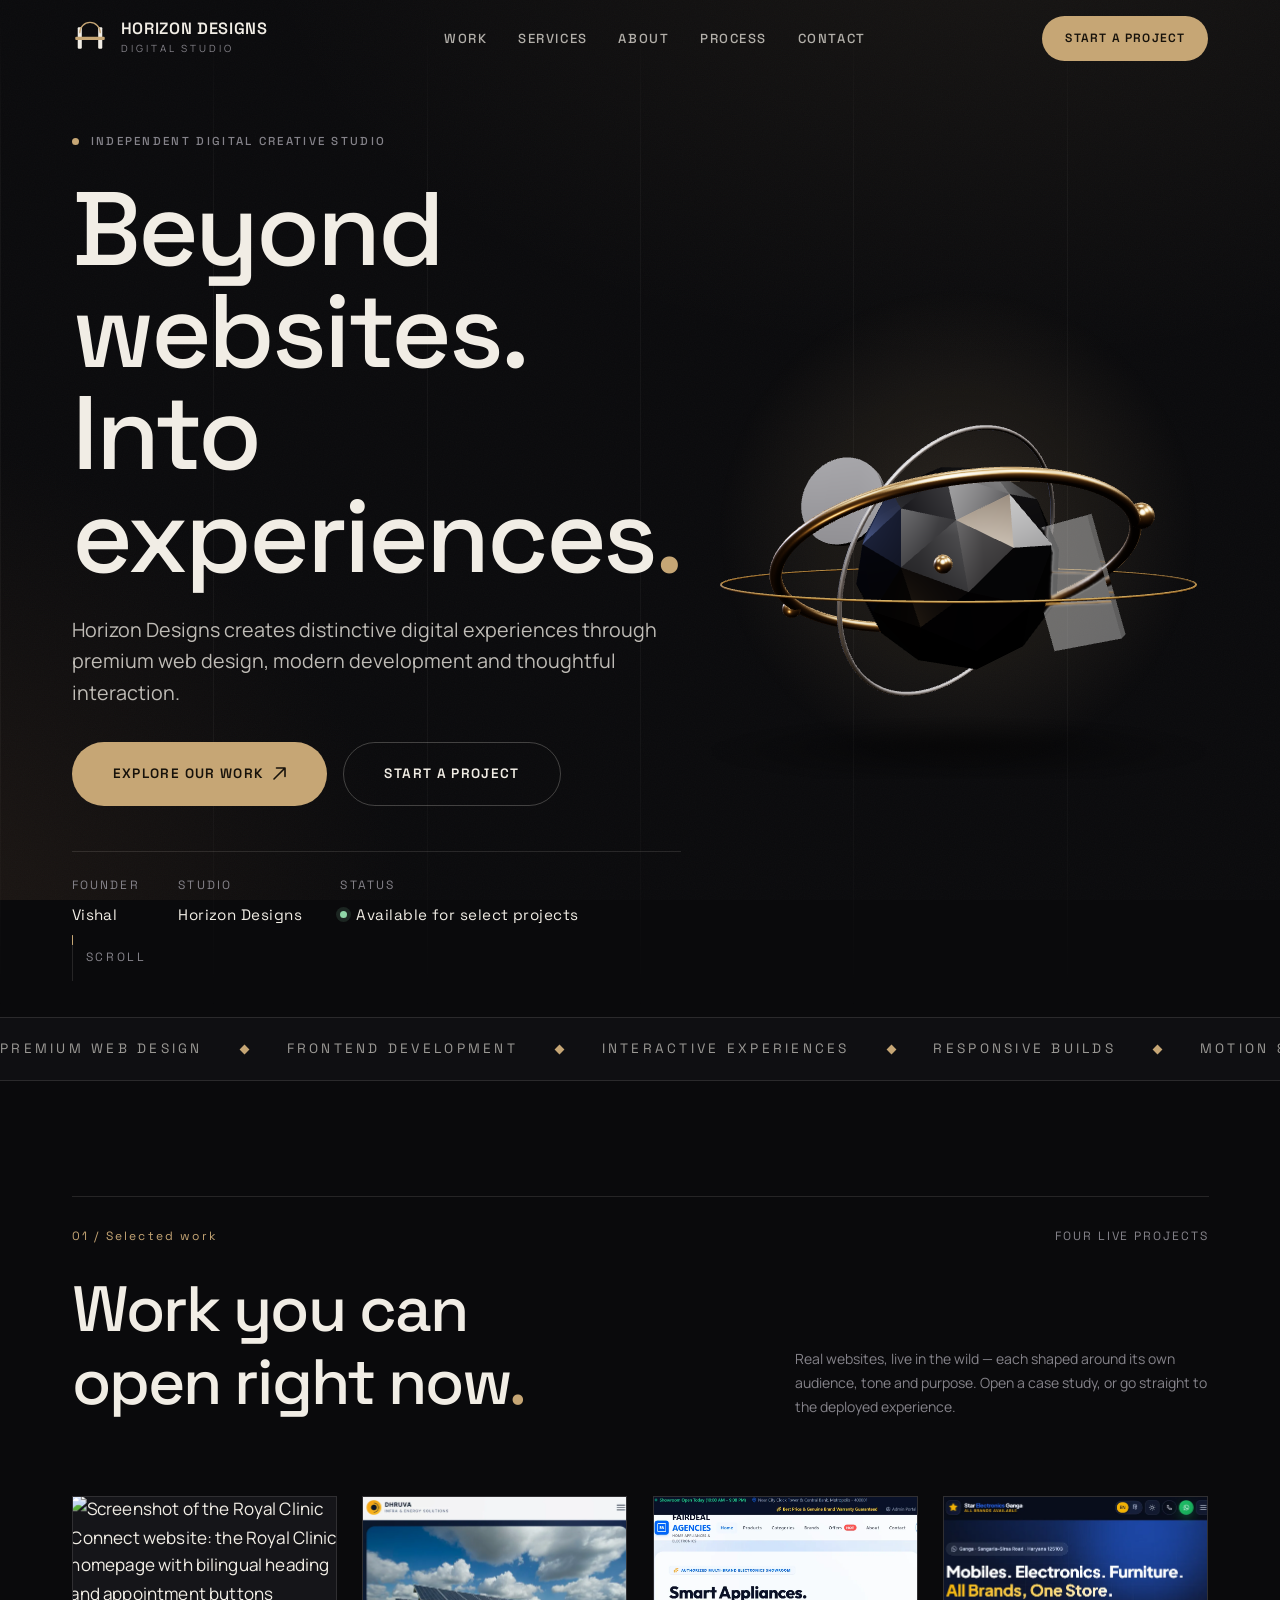
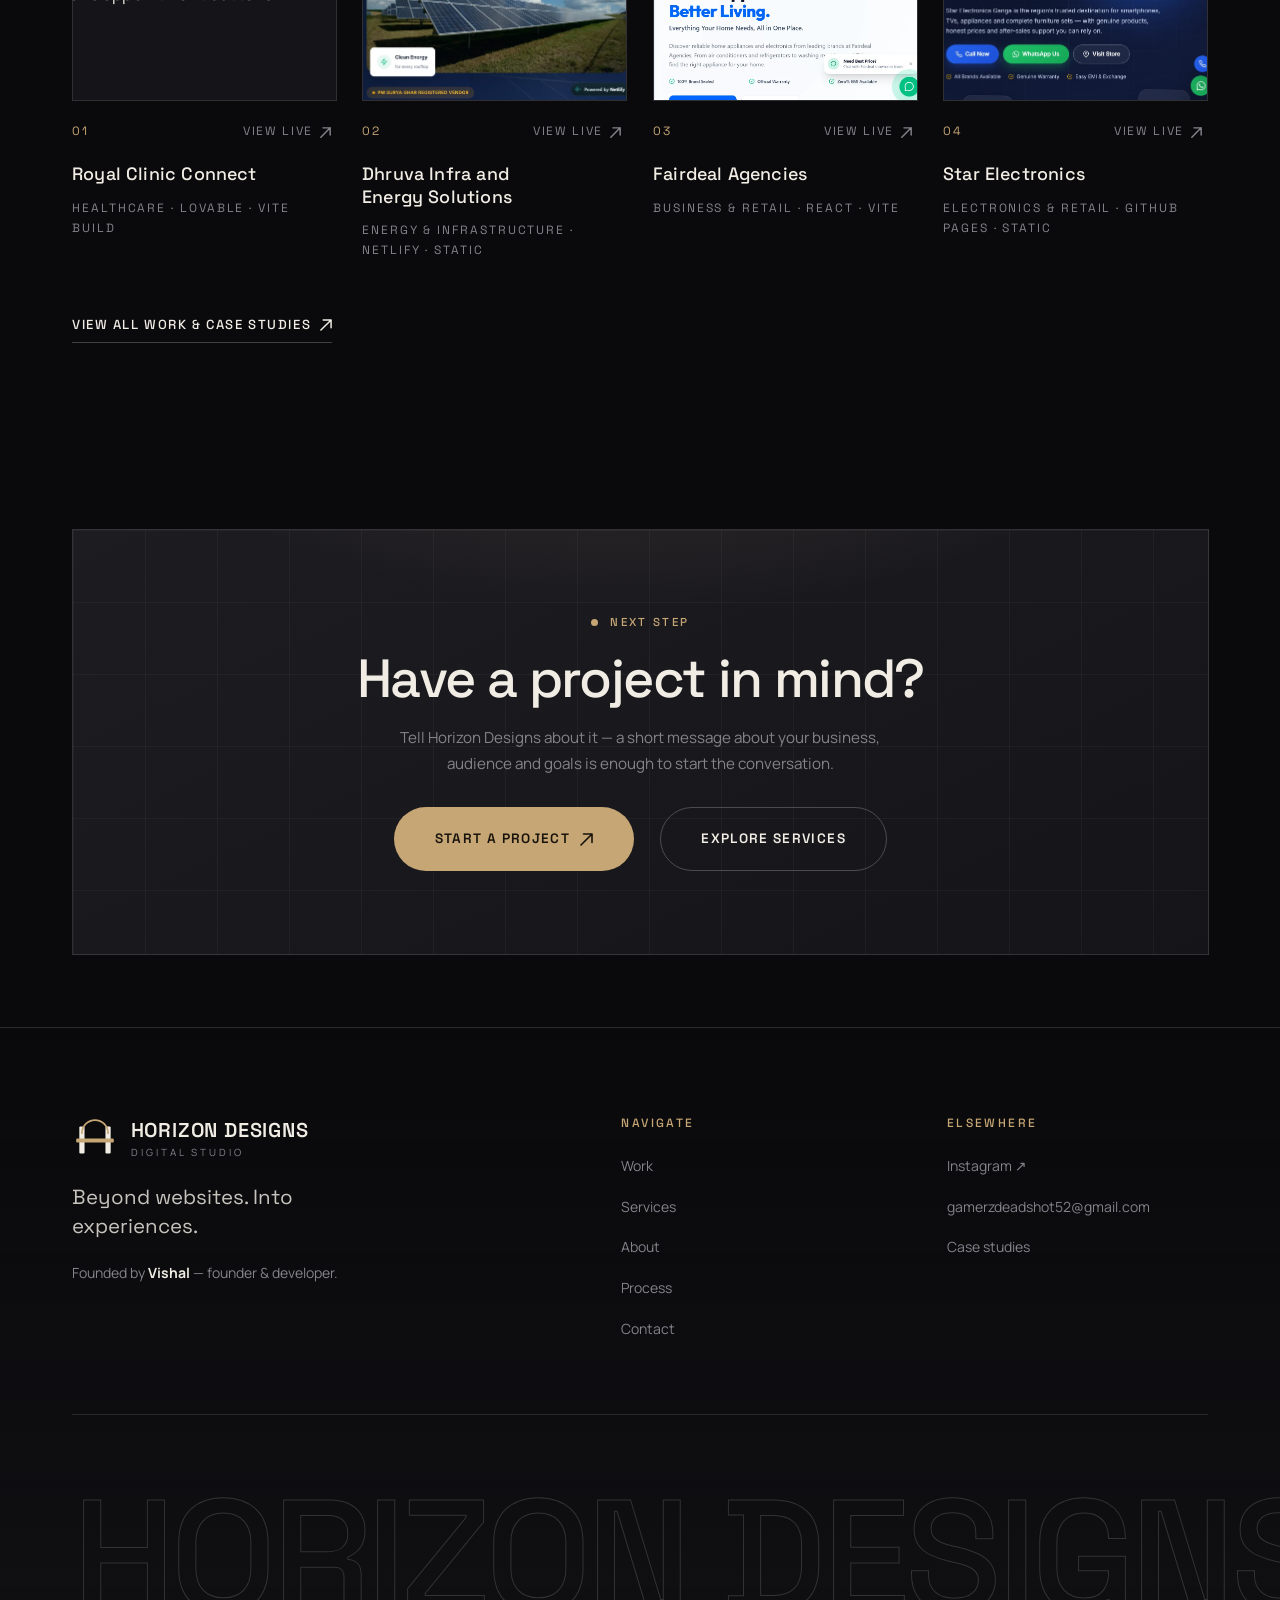
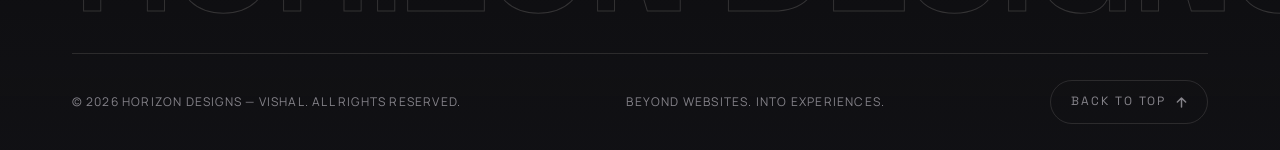
==== commit 4b171444: "Update index.html" ====
--- a/index.html
+++ b/index.html
@@ -116,7 +116,7 @@
       <nav class="nav-desktop" aria-label="Primary">
         <a class="nav-link" href="work.html">Work</a>
         <a class="nav-link" href="services.html">Services</a>
-        <a class="nav-link" href="about.html">About</a>
+        <a class="nav-link" href="/portfolio/about.html">About</a>
         <a class="nav-link" href="process.html">Process</a>
         <a class="nav-link" href="contact.html">Contact</a>
       </nav>
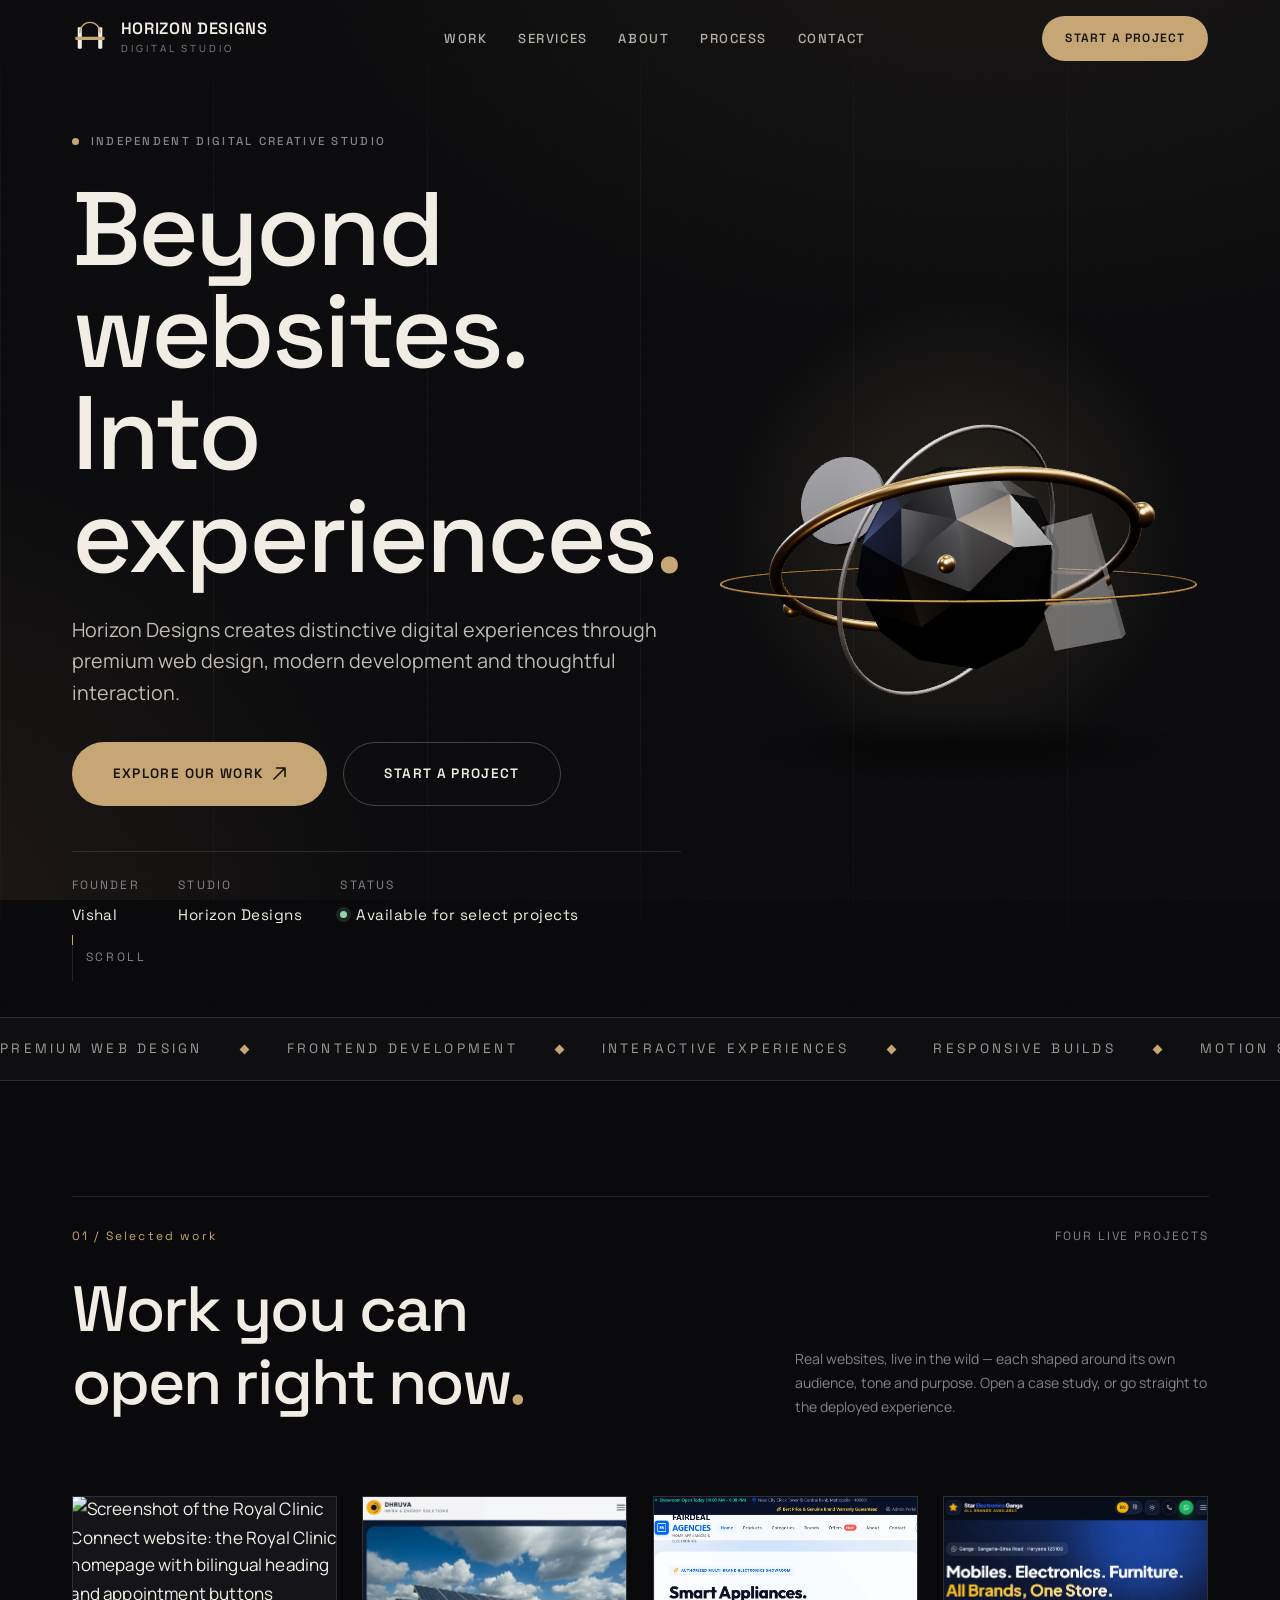
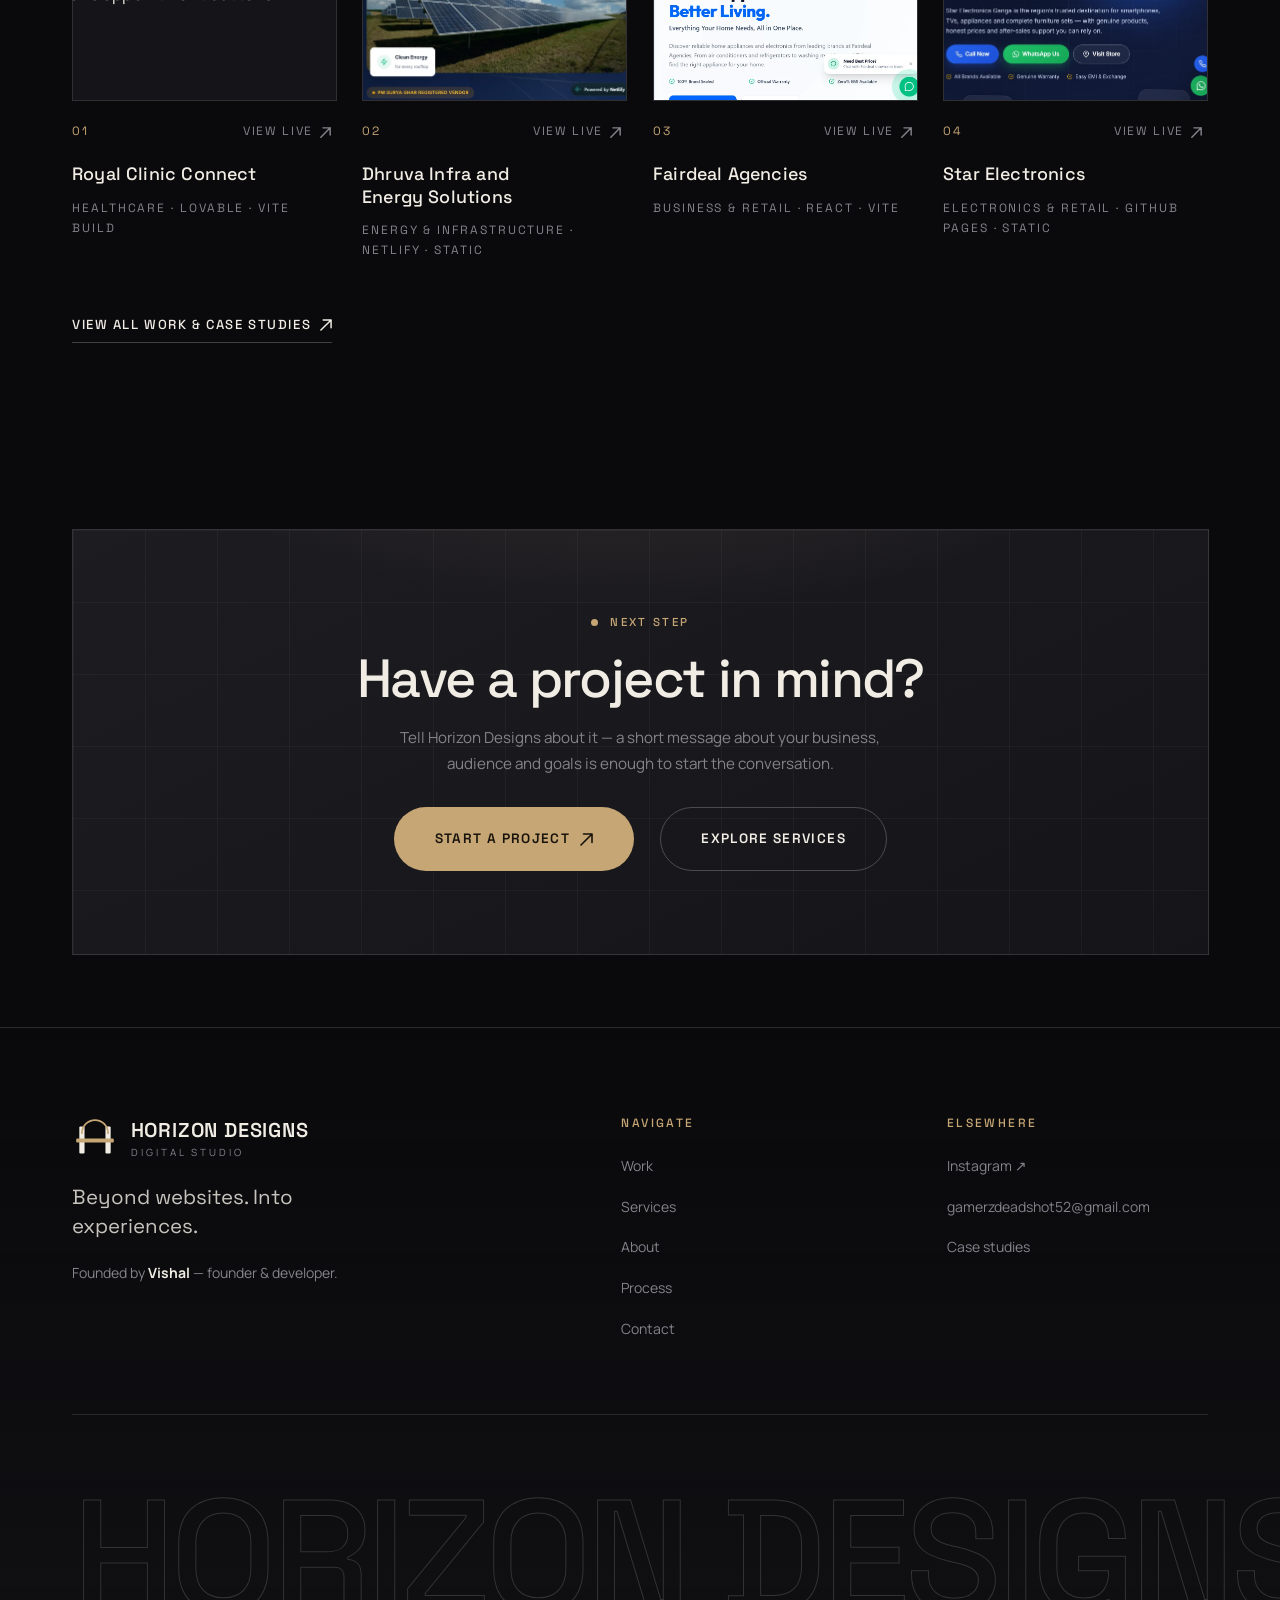
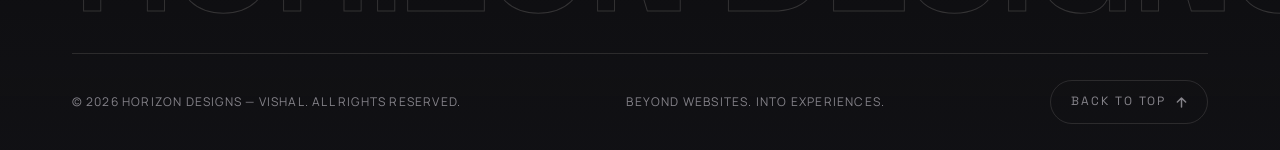
==== commit aa7acde5: "Update index.html" ====
--- a/index.html
+++ b/index.html
@@ -67,7 +67,7 @@
     "name": "Horizon Designs",
     "description": "Horizon Designs creates distinctive digital experiences through premium web design, modern development and thoughtful interaction.",
     "email": "gamerzdeadshot52@gmail.com",
-    "founder": { "@type": "Person", "name": "Vishal" },
+    "founder": { "@type": "Person", "name": "Vishal & Pratyush" },
     "sameAs": ["https://www.instagram.com/horizon___designs/"]
   }
   </script>
